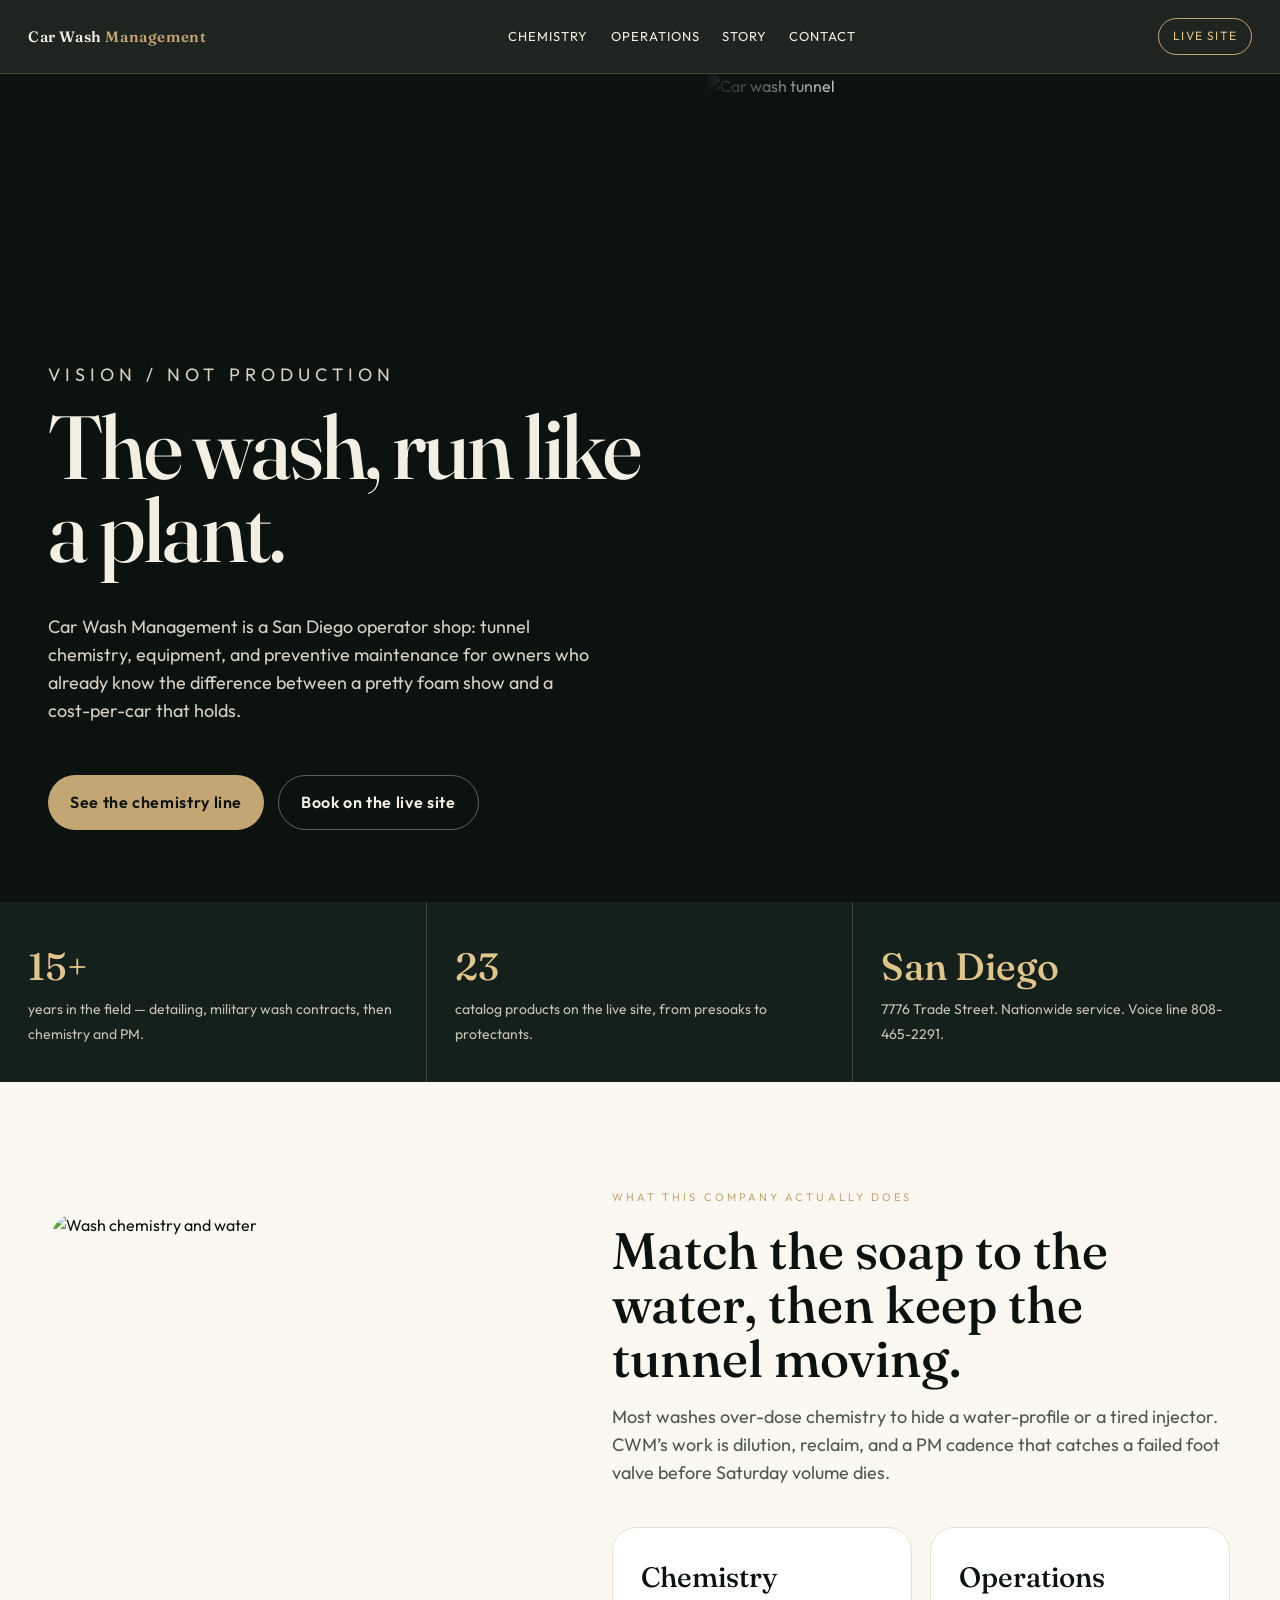
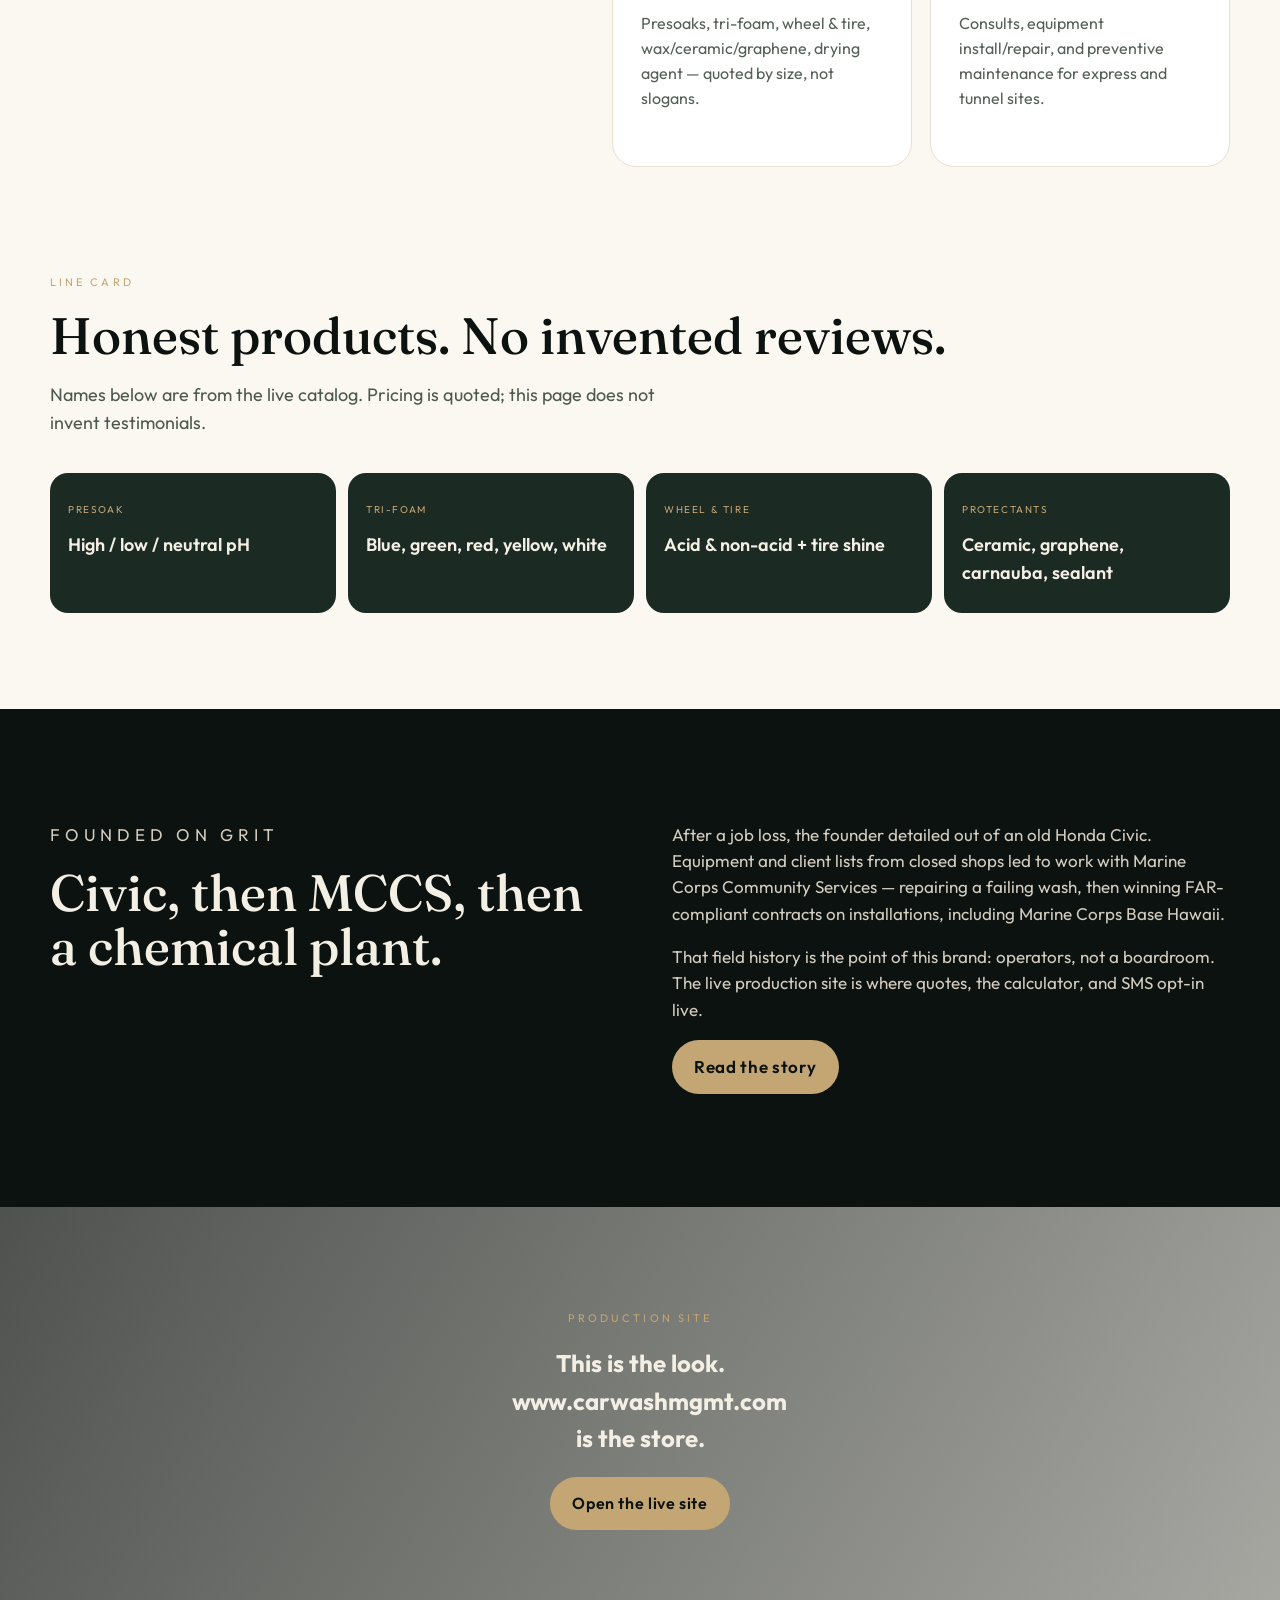
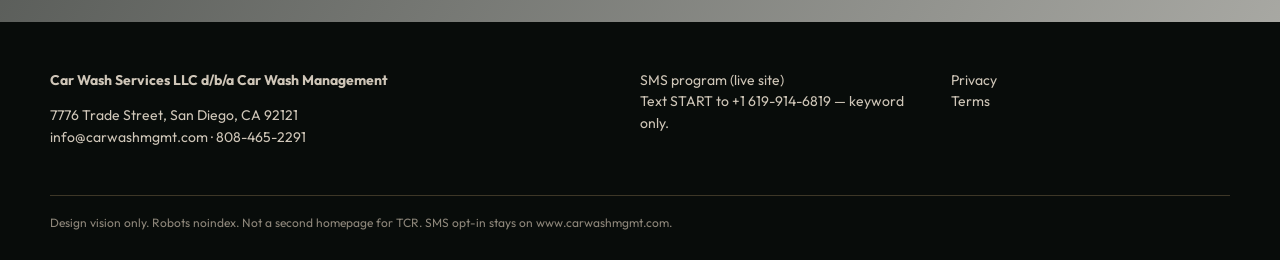
==== index.html @ 950a0e99 "CWM vision site (designed, noindex, not the SMS homepage)." ====
<!doctype html>
<html lang="en">
<head>
  <meta charset="utf-8" />
  <meta name="viewport" content="width=device-width, initial-scale=1" />
  <title>Car Wash Management — Vision</title>
  <meta name="description" content="A designed vision of Car Wash Management: tunnel chemistry, preventive maintenance, and operator-first field work. Not the production homepage." />
  <meta name="robots" content="noindex, follow" />
  <link rel="canonical" href="https://www.carwashmgmt.com/" />
  <link rel="preconnect" href="https://fonts.googleapis.com" />
  <link href="https://fonts.googleapis.com/css2?family=Fraunces:opsz,wght@9..144,500;9..144,600&family=Outfit:wght@400;500;600;700&display=swap" rel="stylesheet" />
  <link rel="stylesheet" href="./styles.css" />
</head>
<body>
  <header class="nav">
    <a class="brand" href="./index.html">Car Wash <span>Management</span></a>
    <nav class="nav-links">
      <a href="./chemistry.html">Chemistry</a>
      <a href="./operations.html">Operations</a>
      <a href="./about.html">Story</a>
      <a href="./contact.html">Contact</a>
    </nav>
    <a class="nav-cta" href="https://www.carwashmgmt.com/">Live site</a>
  </header>

  <section class="hero">
    <div class="hero-copy">
      <p class="eyebrow">Vision / not production</p>
      <h1>The wash, run like a plant.</h1>
      <p>
        Car Wash Management is a San Diego operator shop: tunnel chemistry, equipment, and preventive
        maintenance for owners who already know the difference between a pretty foam show and a cost-per-car that holds.
      </p>
      <div class="hero-actions">
        <a class="btn btn-gold" href="./chemistry.html">See the chemistry line</a>
        <a class="btn btn-ghost" href="https://www.carwashmgmt.com/book-a-call">Book on the live site</a>
      </div>
    </div>
    <div class="hero-photo">
      <img src="https://media.base44.com/images/public/699f163455fdaf19c59586b8/a49278099_hero.png" alt="Car wash tunnel" />
    </div>
  </section>

  <section class="stats">
    <div class="stat"><b>15+</b><span>years in the field — detailing, military wash contracts, then chemistry and PM.</span></div>
    <div class="stat"><b>23</b><span>catalog products on the live site, from presoaks to protectants.</span></div>
    <div class="stat"><b>San Diego</b><span>7776 Trade Street. Nationwide service. Voice line 808-465-2291.</span></div>
  </section>

  <section class="section">
    <div class="wrap split">
      <img src="https://media.base44.com/images/public/699f163455fdaf19c59586b8/bcc63916d_pexels-nguyendesigner-243971.jpg" alt="Wash chemistry and water" />
      <div>
        <p class="eyebrow">What this company actually does</p>
        <h2>Match the soap to the water, then keep the tunnel moving.</h2>
        <p class="lede">
          Most washes over-dose chemistry to hide a water-profile or a tired injector. CWM’s work is dilution,
          reclaim, and a PM cadence that catches a failed foot valve before Saturday volume dies.
        </p>
        <div class="cards" style="grid-template-columns:1fr 1fr">
          <article class="card">
            <h3>Chemistry</h3>
            <p>Presoaks, tri-foam, wheel &amp; tire, wax/ceramic/graphene, drying agent — quoted by size, not slogans.</p>
          </article>
          <article class="card">
            <h3>Operations</h3>
            <p>Consults, equipment install/repair, and preventive maintenance for express and tunnel sites.</p>
          </article>
        </div>
      </div>
    </div>
  </section>

  <section class="section" style="padding-top:0">
    <div class="wrap">
      <p class="eyebrow">Line card</p>
      <h2>Honest products. No invented reviews.</h2>
      <p class="lede">Names below are from the live catalog. Pricing is quoted; this page does not invent testimonials.</p>
      <div class="chem-grid">
        <div class="chem"><small>Presoak</small><strong>High / low / neutral pH</strong></div>
        <div class="chem"><small>Tri-foam</small><strong>Blue, green, red, yellow, white</strong></div>
        <div class="chem"><small>Wheel &amp; tire</small><strong>Acid &amp; non-acid + tire shine</strong></div>
        <div class="chem"><small>Protectants</small><strong>Ceramic, graphene, carnauba, sealant</strong></div>
      </div>
    </div>
  </section>

  <section class="section story">
    <div class="wrap">
      <div>
        <p class="eyebrow">Founded on grit</p>
        <h2>Civic, then MCCS, then a chemical plant.</h2>
      </div>
      <div>
        <p>After a job loss, the founder detailed out of an old Honda Civic. Equipment and client lists from closed shops led to work with Marine Corps Community Services — repairing a failing wash, then winning FAR-compliant contracts on installations, including Marine Corps Base Hawaii.</p>
        <p>That field history is the point of this brand: operators, not a boardroom. The live production site is where quotes, the calculator, and SMS opt-in live.</p>
        <p><a class="btn btn-gold" href="./about.html">Read the story</a></p>
      </div>
    </div>
  </section>

  <section class="cta-band">
    <p class="eyebrow">Production site</p>
    <h2>This is the look. www.carwashmgmt.com is the store.</h2>
    <a class="btn btn-gold" href="https://www.carwashmgmt.com/">Open the live site</a>
  </section>

  <footer class="foot">
    <div class="wrap foot-grid">
      <div>
        <strong>Car Wash Services LLC d/b/a Car Wash Management</strong>
        <p>7776 Trade Street, San Diego, CA 92121<br />info@carwashmgmt.com · 808-465-2291</p>
      </div>
      <div>
        <a href="https://www.carwashmgmt.com/sms">SMS program (live site)</a><br />
        Text START to +1 619-914-6819 — keyword only.
      </div>
      <div>
        <a href="https://legal.carwashmgmt.com/privacy-policy.html">Privacy</a><br />
        <a href="https://legal.carwashmgmt.com/terms-and-conditions.html">Terms</a>
      </div>
    </div>
    <div class="wrap note">Design vision only. Robots noindex. Not a second homepage for TCR. SMS opt-in stays on www.carwashmgmt.com.</div>
  </footer>
</body>
</html>
---- styles.css ----
:root {
  --ink: #0c1210;
  --ink-soft: #1c2a24;
  --cream: #f4efe4;
  --paper: #fbf8f1;
  --brass: #c4a574;
  --brass-hot: #e0c48a;
  --aqua: #2a9d8f;
  --aqua-deep: #1b6f66;
  --line: rgba(196, 165, 116, 0.28);
  --serif: "Fraunces", Georgia, serif;
  --sans: "Outfit", system-ui, sans-serif;
}

* { box-sizing: border-box; }
html { scroll-behavior: smooth; }
body {
  margin: 0;
  background: var(--paper);
  color: var(--ink);
  font-family: var(--sans);
  line-height: 1.55;
}
img { max-width: 100%; display: block; }
a { color: inherit; text-decoration: none; }
.wrap { width: min(1180px, calc(100% - 40px)); margin-inline: auto; }

.nav {
  position: sticky;
  top: 0;
  z-index: 40;
  display: flex;
  align-items: center;
  justify-content: space-between;
  padding: 18px 28px;
  background: rgba(12, 18, 16, 0.92);
  backdrop-filter: blur(16px);
  color: var(--cream);
  border-bottom: 1px solid var(--line);
}
.brand {
  font-family: var(--serif);
  font-weight: 600;
  letter-spacing: 0.04em;
  font-size: 15px;
}
.brand span { color: var(--brass); }
.nav-links { display: flex; gap: 22px; font-size: 13px; letter-spacing: 0.08em; text-transform: uppercase; }
.nav-links a:hover { color: var(--brass-hot); }
.nav-cta {
  border: 1px solid var(--brass);
  color: var(--brass-hot);
  padding: 8px 14px;
  border-radius: 999px;
  font-size: 12px;
  letter-spacing: 0.1em;
  text-transform: uppercase;
}

.hero {
  min-height: 92vh;
  display: grid;
  grid-template-columns: 1.1fr 0.9fr;
  background: var(--ink);
  color: var(--cream);
  overflow: hidden;
}
.hero-copy {
  padding: 88px 48px 72px;
  display: flex;
  flex-direction: column;
  justify-content: flex-end;
}
.eyebrow {
  color: var(--brass);
  letter-spacing: 0.28em;
  text-transform: uppercase;
  font-size: 11px;
  margin-bottom: 18px;
}
.hero h1 {
  font-family: var(--serif);
  font-weight: 500;
  font-size: clamp(3rem, 7vw, 6.4rem);
  line-height: 0.92;
  margin: 0 0 24px;
  letter-spacing: -0.03em;
}
.hero p { max-width: 34rem; color: #d7d0c3; font-size: 18px; }
.hero-actions { display: flex; gap: 14px; margin-top: 32px; flex-wrap: wrap; }
.btn {
  display: inline-flex;
  align-items: center;
  padding: 14px 22px;
  border-radius: 999px;
  font-weight: 600;
  letter-spacing: 0.04em;
}
.btn-gold { background: var(--brass); color: var(--ink); }
.btn-ghost { border: 1px solid rgba(244, 239, 228, 0.35); }
.hero-photo {
  position: relative;
  min-height: 420px;
}
.hero-photo img {
  width: 100%;
  height: 100%;
  object-fit: cover;
  filter: saturate(0.85) contrast(1.05);
}
.hero-photo::after {
  content: "";
  position: absolute;
  inset: 0;
  background: linear-gradient(90deg, #0c1210 0%, transparent 28%);
}

.stats {
  display: grid;
  grid-template-columns: repeat(3, 1fr);
  background: #13201b;
  color: var(--cream);
}
.stat { padding: 36px 28px; border-right: 1px solid var(--line); }
.stat:last-child { border-right: 0; }
.stat b {
  display: block;
  font-family: var(--serif);
  font-size: 38px;
  font-weight: 500;
  color: var(--brass-hot);
}
.stat span { color: #c9c1b3; font-size: 14px; }

.section { padding: 96px 0; }
.section h2 {
  font-family: var(--serif);
  font-size: clamp(2.2rem, 4vw, 3.6rem);
  font-weight: 500;
  line-height: 1.05;
  margin: 0 0 16px;
}
.lede { font-size: 18px; color: #4d594f; max-width: 40rem; }

.split {
  display: grid;
  grid-template-columns: 0.9fr 1.1fr;
  gap: 56px;
  align-items: center;
}
.split img {
  border-radius: 28px;
  height: 520px;
  width: 100%;
  object-fit: cover;
}

.cards {
  display: grid;
  grid-template-columns: repeat(3, 1fr);
  gap: 18px;
  margin-top: 40px;
}
.card {
  background: #fff;
  border: 1px solid #eadfce;
  border-radius: 24px;
  padding: 28px;
  min-height: 240px;
}
.card h3 { font-family: var(--serif); font-size: 28px; margin: 0 0 12px; font-weight: 500; }
.card p { color: #536057; margin: 0; }

.chem-grid {
  display: grid;
  grid-template-columns: repeat(4, 1fr);
  gap: 12px;
  margin-top: 36px;
}
.chem {
  background: var(--ink-soft);
  color: var(--cream);
  padding: 22px 18px;
  border-radius: 18px;
  min-height: 140px;
}
.chem small { color: var(--brass); letter-spacing: 0.16em; text-transform: uppercase; font-size: 10px; }
.chem strong { display: block; margin-top: 12px; font-size: 18px; font-weight: 600; }

.story {
  background: var(--ink);
  color: var(--cream);
}
.story .wrap { display: grid; grid-template-columns: 1fr 1fr; gap: 64px; }
.story p { color: #d4cdc0; font-size: 17px; }

.cta-band {
  background:
    linear-gradient(120deg, rgba(12,18,16,.72), rgba(12,18,16,.35)),
    url("https://media.base44.com/images/public/699f163455fdaf19c59586b8/bcc63916d_pexels-nguyendesigner-243971.jpg") center/cover;
  color: var(--cream);
  padding: 92px 0;
  text-align: center;
}
.cta-band h2 { max-width: 16ch; margin: 12px auto 20px; }

.foot {
  background: #080c0a;
  color: #cfc6b8;
  padding: 48px 0 28px;
  font-size: 14px;
}
.foot-grid { display: grid; grid-template-columns: 2fr 1fr 1fr; gap: 32px; margin-bottom: 32px; }
.foot a:hover { color: var(--brass-hot); }
.note {
  border-top: 1px solid var(--line);
  padding-top: 18px;
  color: #8d867a;
  font-size: 12px;
}

.page-hero {
  background: var(--ink);
  color: var(--cream);
  padding: 120px 0 72px;
}
.page-hero h1 {
  font-family: var(--serif);
  font-size: clamp(2.8rem, 6vw, 5rem);
  font-weight: 500;
  margin: 0;
  line-height: 0.95;
}

@media (max-width: 900px) {
  .nav-links { display: none; }
  .hero, .split, .story .wrap, .stats, .cards, .chem-grid, .foot-grid {
    grid-template-columns: 1fr;
  }
  .hero-copy { padding: 48px 24px; }
  .stat { border-right: 0; border-bottom: 1px solid var(--line); }
}
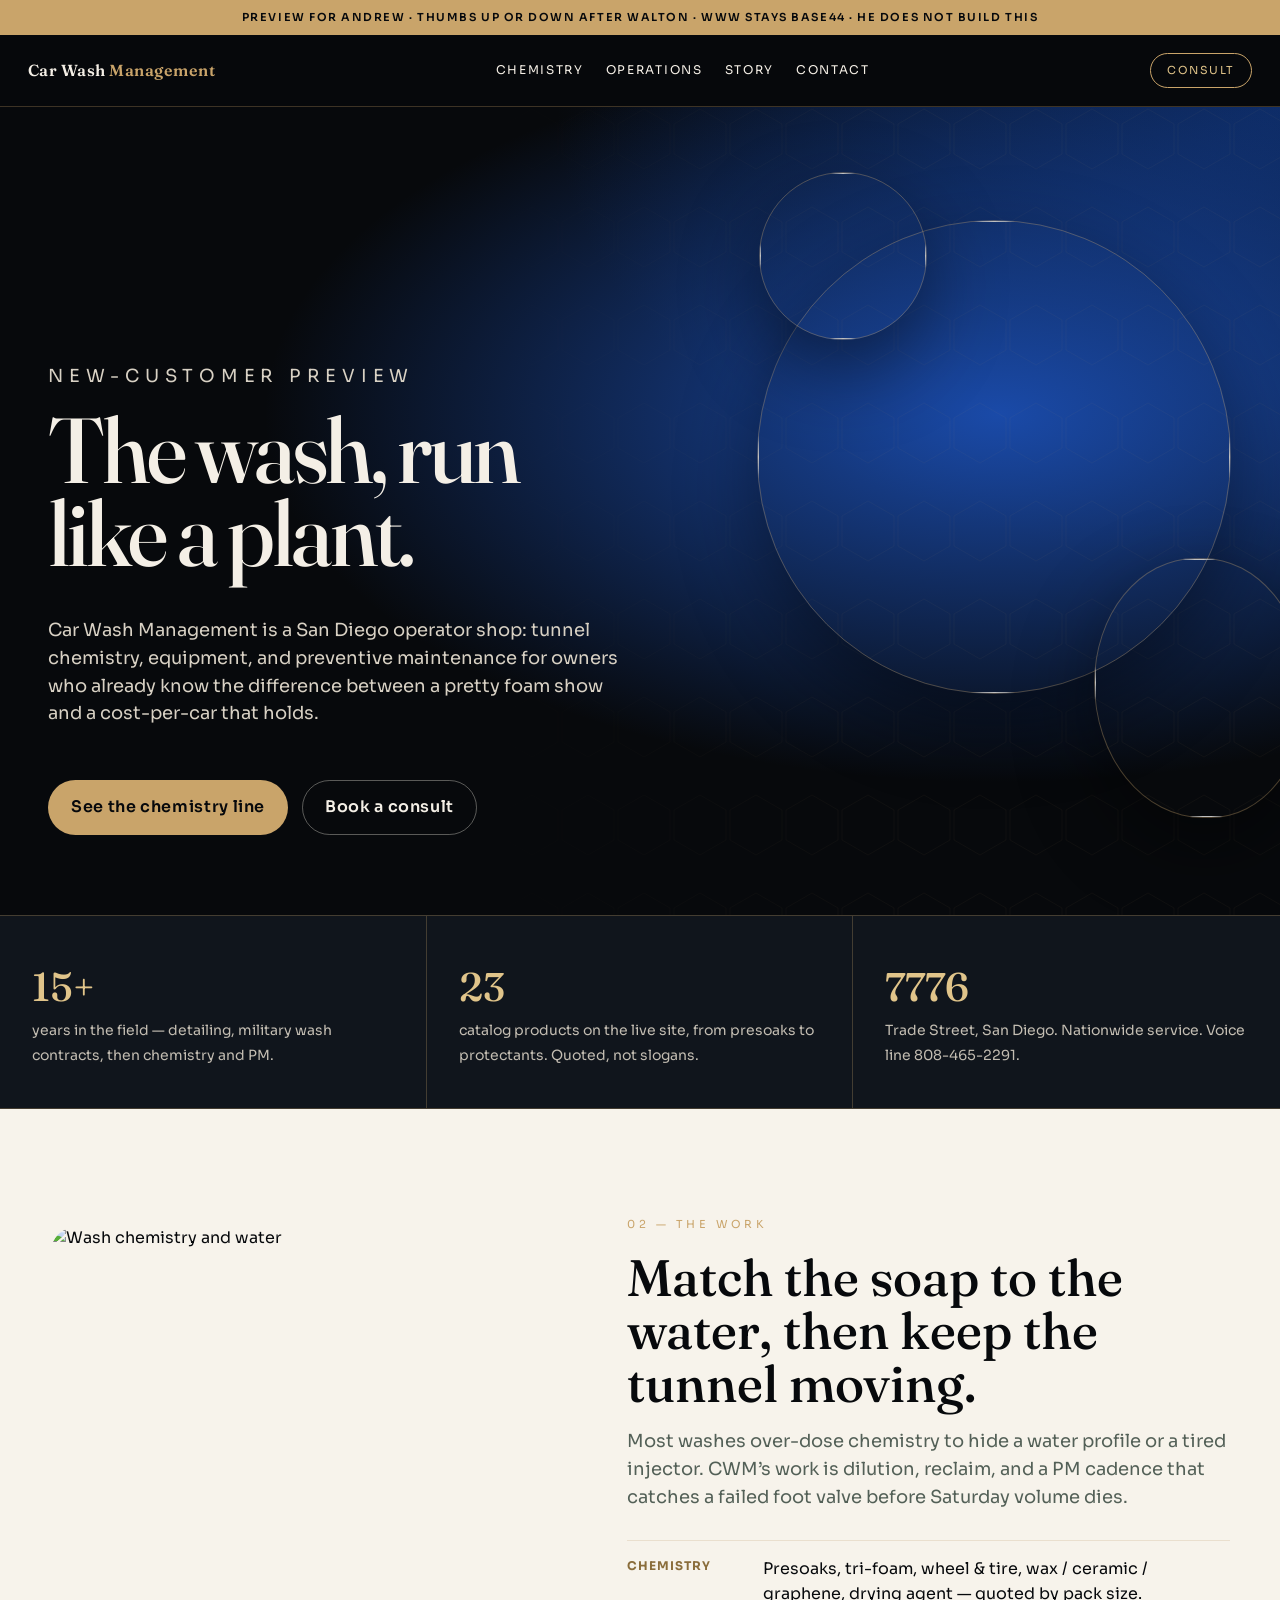
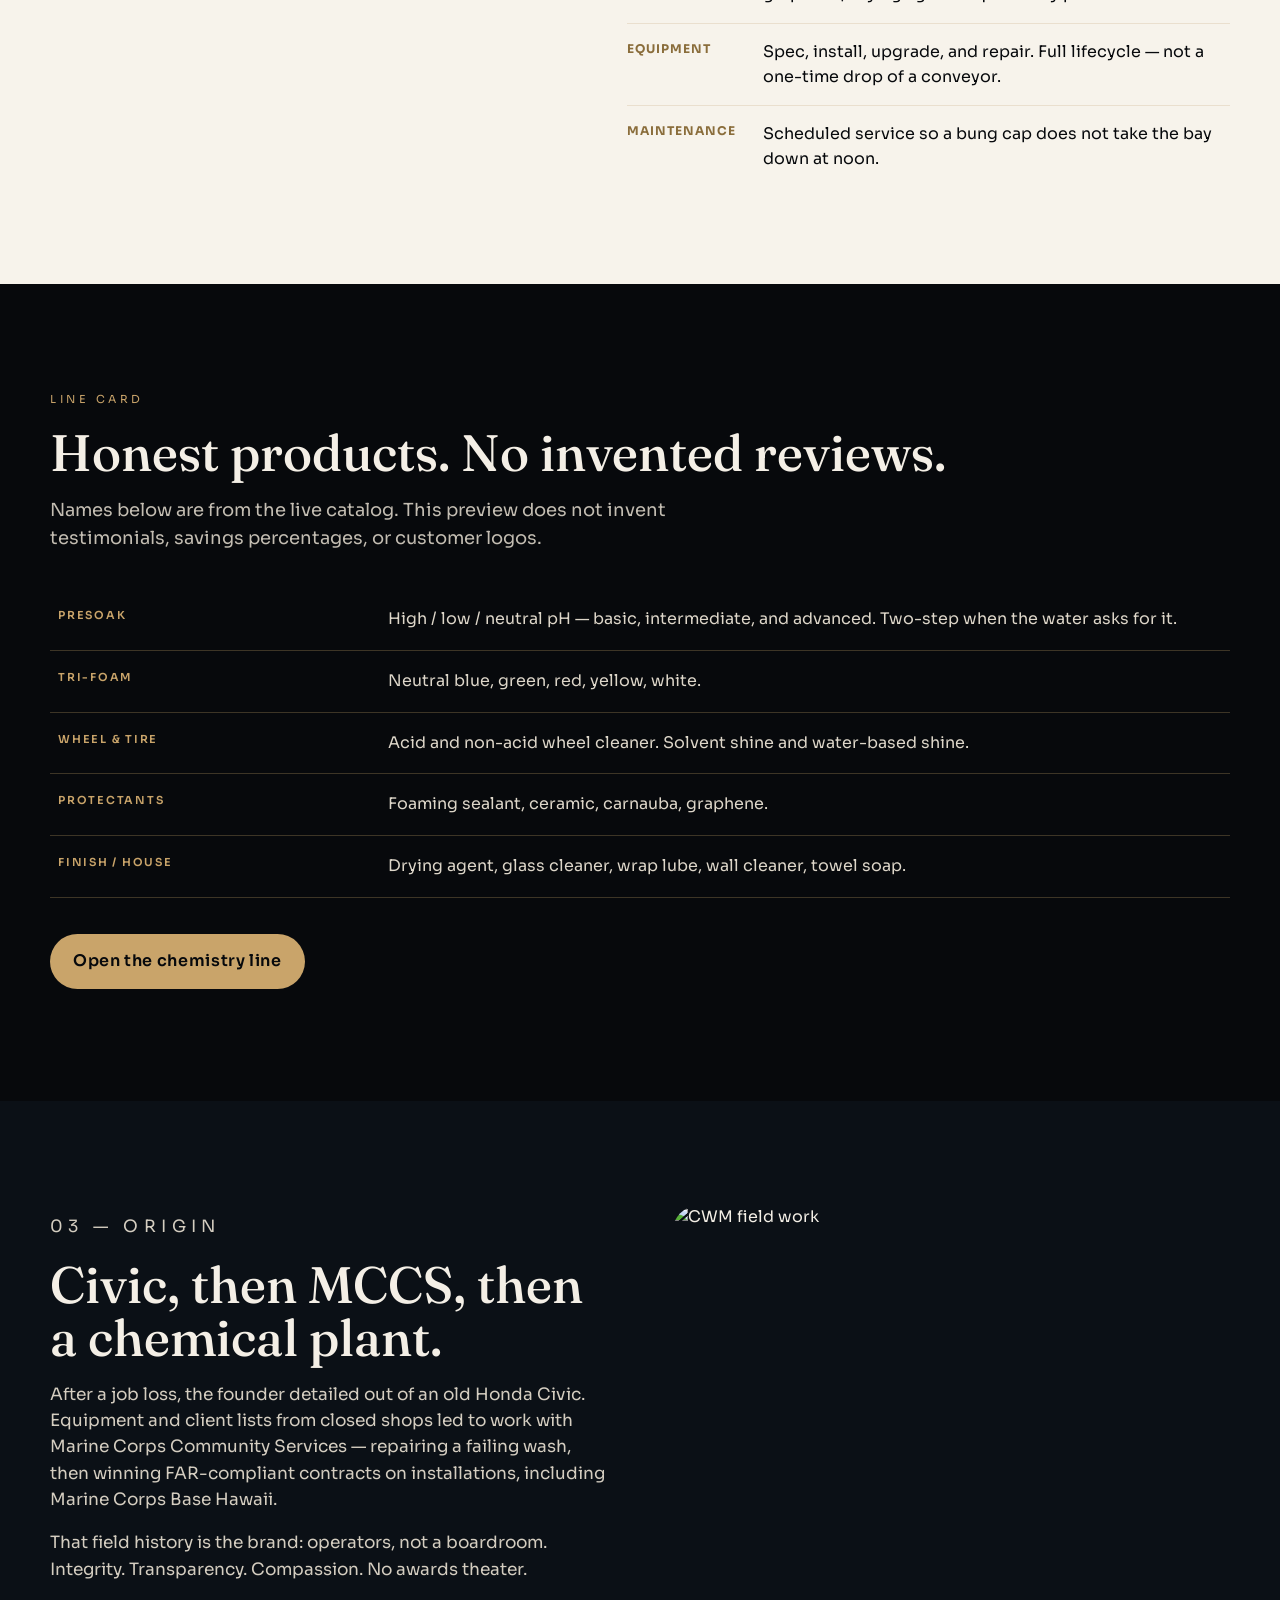
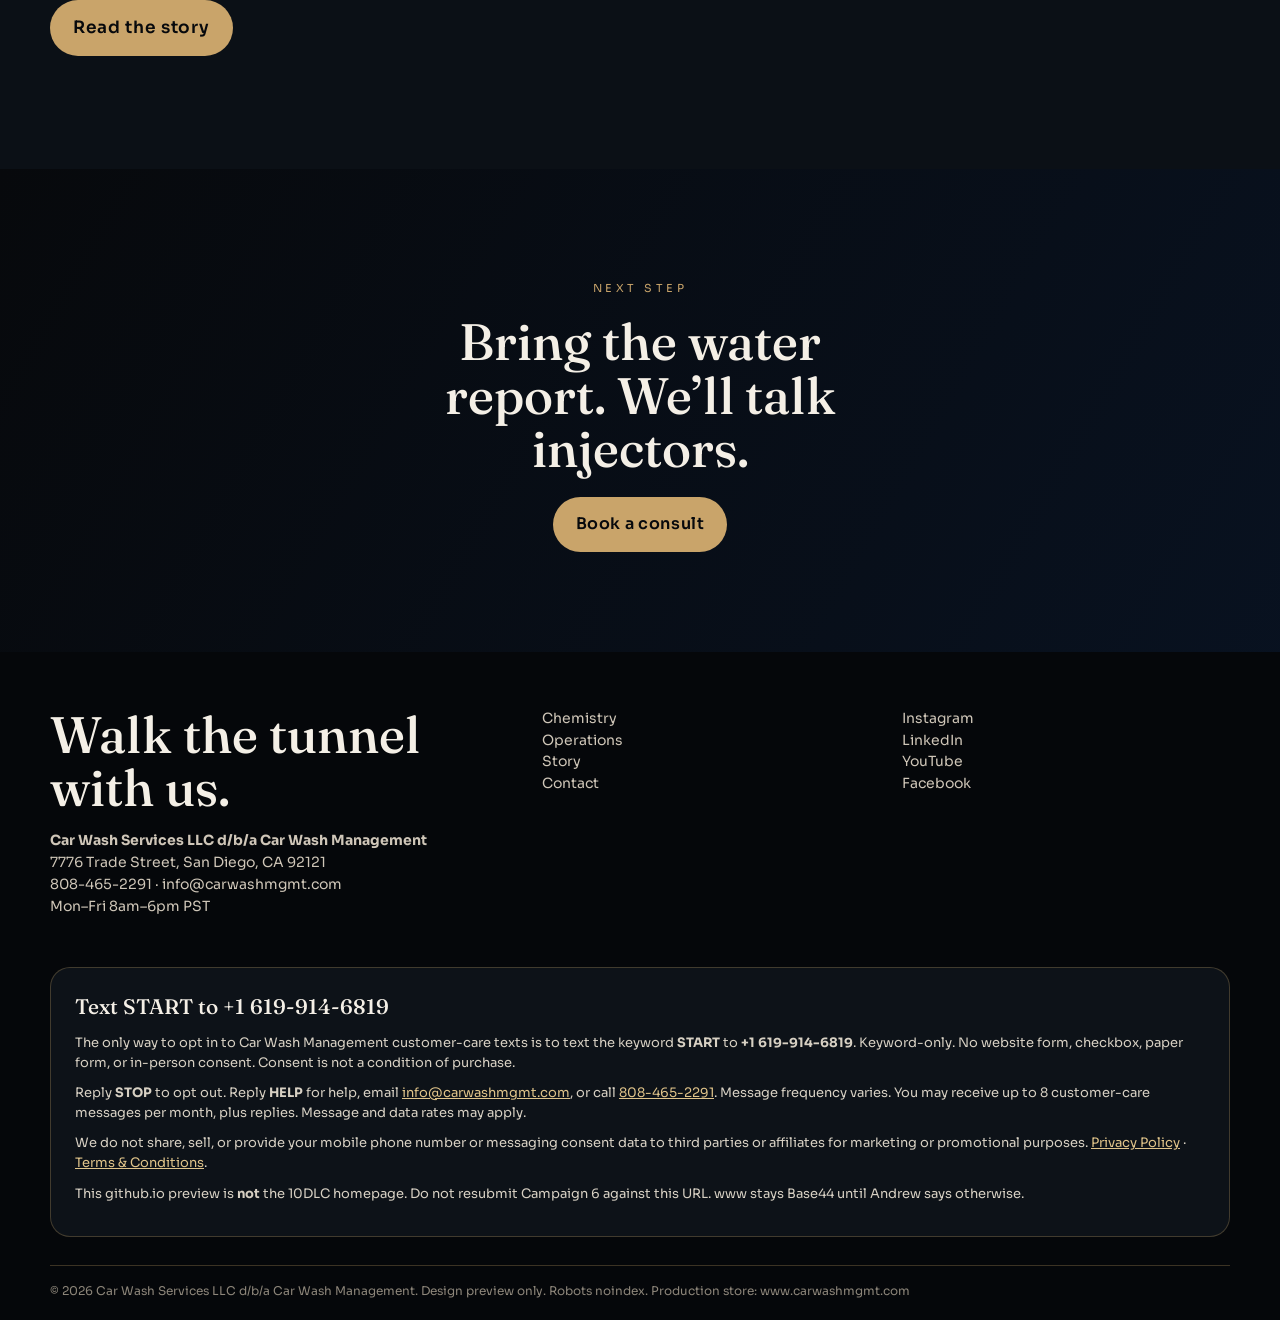
==== commit 80f7777f: "Overnight new-customer preview. START in HTML footer. noindex, no CNAME." ====
--- a/index.html
+++ b/index.html
@@ -3,15 +3,15 @@
 <head>
   <meta charset="utf-8" />
   <meta name="viewport" content="width=device-width, initial-scale=1" />
-  <title>Car Wash Management — Vision</title>
-  <meta name="description" content="A designed vision of Car Wash Management: tunnel chemistry, preventive maintenance, and operator-first field work. Not the production homepage." />
+  <title>Car Wash Management — Chemistry, equipment, PM</title>
+  <meta name="description" content="San Diego operator shop: tunnel chemistry, equipment, and preventive maintenance. Text START to +1 619-914-6819 for customer-care SMS. Keyword-only." />
   <meta name="robots" content="noindex, follow" />
-  <link rel="canonical" href="https://www.carwashmgmt.com/" />
   <link rel="preconnect" href="https://fonts.googleapis.com" />
-  <link href="https://fonts.googleapis.com/css2?family=Fraunces:opsz,wght@9..144,500;9..144,600&family=Outfit:wght@400;500;600;700&display=swap" rel="stylesheet" />
+  <link href="https://fonts.googleapis.com/css2?family=Fraunces:opsz,wght@9..144,500;9..144,600&family=Sora:wght@400;500;600;700&display=swap" rel="stylesheet" />
   <link rel="stylesheet" href="./styles.css" />
 </head>
 <body>
+  <div class="review">Preview for Andrew · thumbs up or down after Walton · www stays Base44 · he does not build this</div>
   <header class="nav">
     <a class="brand" href="./index.html">Car Wash <span>Management</span></a>
     <nav class="nav-links">
@@ -20,12 +20,21 @@
       <a href="./about.html">Story</a>
       <a href="./contact.html">Contact</a>
     </nav>
-    <a class="nav-cta" href="https://www.carwashmgmt.com/">Live site</a>
+    <details class="nav-menu">
+      <summary>Menu</summary>
+      <div class="nav-panel">
+        <a href="./chemistry.html">Chemistry</a>
+        <a href="./operations.html">Operations</a>
+        <a href="./about.html">Story</a>
+        <a href="./contact.html">Contact</a>
+      </div>
+    </details>
+    <a class="nav-cta" href="https://calendly.com/andrew-carwashmgmt">Consult</a>
   </header>
 
   <section class="hero">
     <div class="hero-copy">
-      <p class="eyebrow">Vision / not production</p>
+      <p class="eyebrow">New-customer preview</p>
       <h1>The wash, run like a plant.</h1>
       <p>
         Car Wash Management is a San Diego operator shop: tunnel chemistry, equipment, and preventive
@@ -33,94 +42,111 @@
       </p>
       <div class="hero-actions">
         <a class="btn btn-gold" href="./chemistry.html">See the chemistry line</a>
-        <a class="btn btn-ghost" href="https://www.carwashmgmt.com/book-a-call">Book on the live site</a>
+        <a class="btn btn-ghost" href="https://calendly.com/andrew-carwashmgmt">Book a consult</a>
       </div>
     </div>
-    <div class="hero-photo">
-      <img src="https://media.base44.com/images/public/699f163455fdaf19c59586b8/a49278099_hero.png" alt="Car wash tunnel" />
+    <div class="hero-stage" aria-hidden="true">
+      <div class="orb orb-top"><img src="https://media.base44.com/images/public/699f163455fdaf19c59586b8/91d199782_pexels-fotios-photos-14513938.jpg" alt="" /></div>
+      <div class="orb orb-main"><img src="https://media.base44.com/images/public/699f163455fdaf19c59586b8/a49278099_hero.png" alt="" /></div>
+      <div class="orb orb-side"><img src="https://media.base44.com/images/public/699f163455fdaf19c59586b8/f8e311324_belanger-aircannon-dryer-componentjpgthumb12801280pngrenditionsrcm1720718168719.jpg" alt="" /></div>
     </div>
   </section>
 
   <section class="stats">
     <div class="stat"><b>15+</b><span>years in the field — detailing, military wash contracts, then chemistry and PM.</span></div>
-    <div class="stat"><b>23</b><span>catalog products on the live site, from presoaks to protectants.</span></div>
-    <div class="stat"><b>San Diego</b><span>7776 Trade Street. Nationwide service. Voice line 808-465-2291.</span></div>
+    <div class="stat"><b>23</b><span>catalog products on the live site, from presoaks to protectants. Quoted, not slogans.</span></div>
+    <div class="stat"><b>7776</b><span>Trade Street, San Diego. Nationwide service. Voice line 808-465-2291.</span></div>
   </section>
 
-  <section class="section">
+  <section class="section paper">
     <div class="wrap split">
-      <img src="https://media.base44.com/images/public/699f163455fdaf19c59586b8/bcc63916d_pexels-nguyendesigner-243971.jpg" alt="Wash chemistry and water" />
+      <div class="photo-frame">
+        <img src="https://media.base44.com/images/public/699f163455fdaf19c59586b8/bcc63916d_pexels-nguyendesigner-243971.jpg" alt="Wash chemistry and water" />
+      </div>
       <div>
-        <p class="eyebrow">What this company actually does</p>
+        <p class="eyebrow">02 — The work</p>
         <h2>Match the soap to the water, then keep the tunnel moving.</h2>
         <p class="lede">
-          Most washes over-dose chemistry to hide a water-profile or a tired injector. CWM’s work is dilution,
+          Most washes over-dose chemistry to hide a water profile or a tired injector. CWM’s work is dilution,
           reclaim, and a PM cadence that catches a failed foot valve before Saturday volume dies.
         </p>
-        <div class="cards" style="grid-template-columns:1fr 1fr">
-          <article class="card">
-            <h3>Chemistry</h3>
-            <p>Presoaks, tri-foam, wheel &amp; tire, wax/ceramic/graphene, drying agent — quoted by size, not slogans.</p>
-          </article>
-          <article class="card">
-            <h3>Operations</h3>
-            <p>Consults, equipment install/repair, and preventive maintenance for express and tunnel sites.</p>
-          </article>
-        </div>
+        <ul class="work-list">
+          <li><strong>Chemistry</strong><span>Presoaks, tri-foam, wheel &amp; tire, wax / ceramic / graphene, drying agent — quoted by pack size.</span></li>
+          <li><strong>Equipment</strong><span>Spec, install, upgrade, and repair. Full lifecycle — not a one-time drop of a conveyor.</span></li>
+          <li><strong>Maintenance</strong><span>Scheduled service so a bung cap does not take the bay down at noon.</span></li>
+        </ul>
       </div>
     </div>
   </section>
 
-  <section class="section" style="padding-top:0">
+  <section class="section line">
     <div class="wrap">
       <p class="eyebrow">Line card</p>
       <h2>Honest products. No invented reviews.</h2>
-      <p class="lede">Names below are from the live catalog. Pricing is quoted; this page does not invent testimonials.</p>
-      <div class="chem-grid">
-        <div class="chem"><small>Presoak</small><strong>High / low / neutral pH</strong></div>
-        <div class="chem"><small>Tri-foam</small><strong>Blue, green, red, yellow, white</strong></div>
-        <div class="chem"><small>Wheel &amp; tire</small><strong>Acid &amp; non-acid + tire shine</strong></div>
-        <div class="chem"><small>Protectants</small><strong>Ceramic, graphene, carnauba, sealant</strong></div>
-      </div>
+      <p class="lede" style="color:#c3bdb2">Names below are from the live catalog. This preview does not invent testimonials, savings percentages, or customer logos.</p>
+      <table class="line-table">
+        <tr><th>Presoak</th><td>High / low / neutral pH — basic, intermediate, and advanced. Two-step when the water asks for it.</td></tr>
+        <tr><th>Tri-foam</th><td>Neutral blue, green, red, yellow, white.</td></tr>
+        <tr><th>Wheel &amp; tire</th><td>Acid and non-acid wheel cleaner. Solvent shine and water-based shine.</td></tr>
+        <tr><th>Protectants</th><td>Foaming sealant, ceramic, carnauba, graphene.</td></tr>
+        <tr><th>Finish / house</th><td>Drying agent, glass cleaner, wrap lube, wall cleaner, towel soap.</td></tr>
+      </table>
+      <p style="margin-top:36px"><a class="btn btn-gold" href="./chemistry.html">Open the chemistry line</a></p>
     </div>
   </section>
 
   <section class="section story">
     <div class="wrap">
       <div>
-        <p class="eyebrow">Founded on grit</p>
+        <p class="eyebrow">03 — Origin</p>
         <h2>Civic, then MCCS, then a chemical plant.</h2>
-      </div>
-      <div>
         <p>After a job loss, the founder detailed out of an old Honda Civic. Equipment and client lists from closed shops led to work with Marine Corps Community Services — repairing a failing wash, then winning FAR-compliant contracts on installations, including Marine Corps Base Hawaii.</p>
-        <p>That field history is the point of this brand: operators, not a boardroom. The live production site is where quotes, the calculator, and SMS opt-in live.</p>
+        <p>That field history is the brand: operators, not a boardroom. Integrity. Transparency. Compassion. No awards theater.</p>
         <p><a class="btn btn-gold" href="./about.html">Read the story</a></p>
       </div>
+      <img src="https://media.base44.com/images/public/699f163455fdaf19c59586b8/f50cc0d88_image.png" alt="CWM field work" />
     </div>
   </section>
 
   <section class="cta-band">
-    <p class="eyebrow">Production site</p>
-    <h2>This is the look. www.carwashmgmt.com is the store.</h2>
-    <a class="btn btn-gold" href="https://www.carwashmgmt.com/">Open the live site</a>
+    <p class="eyebrow">Next step</p>
+    <h2>Bring the water report. We’ll talk injectors.</h2>
+    <a class="btn btn-gold" href="https://calendly.com/andrew-carwashmgmt">Book a consult</a>
   </section>
 
   <footer class="foot">
     <div class="wrap foot-grid">
       <div>
-        <strong>Car Wash Services LLC d/b/a Car Wash Management</strong>
-        <p>7776 Trade Street, San Diego, CA 92121<br />info@carwashmgmt.com · 808-465-2291</p>
+        <p class="foot-lead">Walk the tunnel with us.</p>
+        <p><strong>Car Wash Services LLC d/b/a Car Wash Management</strong><br />
+          7776 Trade Street, San Diego, CA 92121<br />
+          <a href="tel:+18084652291">808-465-2291</a> · <a href="mailto:info@carwashmgmt.com">info@carwashmgmt.com</a><br />
+          Mon–Fri 8am–6pm PST
+        </p>
       </div>
       <div>
-        <a href="https://www.carwashmgmt.com/sms">SMS program (live site)</a><br />
-        Text START to +1 619-914-6819 — keyword only.
+        <a href="./chemistry.html">Chemistry</a><br />
+        <a href="./operations.html">Operations</a><br />
+        <a href="./about.html">Story</a><br />
+        <a href="./contact.html">Contact</a>
       </div>
       <div>
-        <a href="https://legal.carwashmgmt.com/privacy-policy.html">Privacy</a><br />
-        <a href="https://legal.carwashmgmt.com/terms-and-conditions.html">Terms</a>
+        <a href="https://www.instagram.com/carwashmgmt">Instagram</a><br />
+        <a href="https://www.linkedin.com/company/carwashmgmt/">LinkedIn</a><br />
+        <a href="https://www.youtube.com/@CarWashManagementLLC">YouTube</a><br />
+        <a href="https://www.facebook.com/CarWashManagementLLC">Facebook</a>
       </div>
     </div>
-    <div class="wrap note">Design vision only. Robots noindex. Not a second homepage for TCR. SMS opt-in stays on www.carwashmgmt.com.</div>
+    <div class="wrap">
+      <aside class="sms" id="sms-opt-in">
+        <h2>Text START to +1 619-914-6819</h2>
+        <p>The only way to opt in to Car Wash Management customer-care texts is to text the keyword <strong>START</strong> to <strong>+1 619-914-6819</strong>. Keyword-only. No website form, checkbox, paper form, or in-person consent. Consent is not a condition of purchase.</p>
+        <p>Reply <strong>STOP</strong> to opt out. Reply <strong>HELP</strong> for help, email <a href="mailto:info@carwashmgmt.com">info@carwashmgmt.com</a>, or call <a href="tel:+18084652291">808-465-2291</a>. Message frequency varies. You may receive up to 8 customer-care messages per month, plus replies. Message and data rates may apply.</p>
+        <p>We do not share, sell, or provide your mobile phone number or messaging consent data to third parties or affiliates for marketing or promotional purposes. <a href="https://legal.carwashmgmt.com/privacy-policy.html">Privacy Policy</a> · <a href="https://legal.carwashmgmt.com/terms-and-conditions.html">Terms &amp; Conditions</a>.</p>
+        <p>This github.io preview is <strong>not</strong> the 10DLC homepage. Do not resubmit Campaign 6 against this URL. www stays Base44 until Andrew says otherwise.</p>
+      </aside>
+    </div>
+    <div class="wrap note">© 2026 Car Wash Services LLC d/b/a Car Wash Management. Design preview only. Robots noindex. Production store: <a href="https://www.carwashmgmt.com/">www.carwashmgmt.com</a></div>
   </footer>
 </body>
 </html>
--- a/styles.css
+++ b/styles.css
@@ -1,23 +1,23 @@
 :root {
-  --ink: #0c1210;
-  --ink-soft: #1c2a24;
-  --cream: #f4efe4;
-  --paper: #fbf8f1;
-  --brass: #c4a574;
+  --ink: #07090c;
+  --navy: #0a1c38;
+  --navy-hot: #143a86;
+  --cream: #f4efe6;
+  --paper: #f7f3eb;
+  --brass: #c9a46a;
   --brass-hot: #e0c48a;
-  --aqua: #2a9d8f;
-  --aqua-deep: #1b6f66;
-  --line: rgba(196, 165, 116, 0.28);
+  --mute: #9aa3ae;
+  --line: rgba(201, 164, 106, 0.28);
   --serif: "Fraunces", Georgia, serif;
-  --sans: "Outfit", system-ui, sans-serif;
+  --sans: "Sora", system-ui, sans-serif;
 }
 
 * { box-sizing: border-box; }
 html { scroll-behavior: smooth; }
 body {
   margin: 0;
-  background: var(--paper);
-  color: var(--ink);
+  background: var(--ink);
+  color: var(--cream);
   font-family: var(--sans);
   line-height: 1.55;
 }
@@ -25,135 +25,211 @@
 a { color: inherit; text-decoration: none; }
 .wrap { width: min(1180px, calc(100% - 40px)); margin-inline: auto; }
 
-.nav {
+.review {
   position: sticky;
   top: 0;
+  z-index: 60;
+  background: var(--brass);
+  color: var(--ink);
+  text-align: center;
+  font-size: 11px;
+  letter-spacing: 0.14em;
+  text-transform: uppercase;
+  padding: 9px 16px;
+  font-weight: 600;
+}
+
+.nav {
+  position: relative;
   z-index: 40;
   display: flex;
   align-items: center;
   justify-content: space-between;
+  gap: 18px;
   padding: 18px 28px;
-  background: rgba(12, 18, 16, 0.92);
-  backdrop-filter: blur(16px);
-  color: var(--cream);
+  background: rgba(7, 9, 12, 0.72);
+  backdrop-filter: blur(18px);
   border-bottom: 1px solid var(--line);
 }
 .brand {
   font-family: var(--serif);
   font-weight: 600;
-  letter-spacing: 0.04em;
-  font-size: 15px;
+  letter-spacing: 0.03em;
+  font-size: 16px;
+  white-space: nowrap;
 }
 .brand span { color: var(--brass); }
-.nav-links { display: flex; gap: 22px; font-size: 13px; letter-spacing: 0.08em; text-transform: uppercase; }
+.nav-links {
+  display: flex;
+  gap: 22px;
+  font-size: 12px;
+  letter-spacing: 0.14em;
+  text-transform: uppercase;
+}
 .nav-links a:hover { color: var(--brass-hot); }
 .nav-cta {
   border: 1px solid var(--brass);
   color: var(--brass-hot);
-  padding: 8px 14px;
+  padding: 8px 16px;
   border-radius: 999px;
-  font-size: 12px;
-  letter-spacing: 0.1em;
-  text-transform: uppercase;
-}
+  font-size: 11px;
+  letter-spacing: 0.14em;
+  text-transform: uppercase;
+  white-space: nowrap;
+}
+.nav-menu { display: none; }
 
 .hero {
-  min-height: 92vh;
-  display: grid;
-  grid-template-columns: 1.1fr 0.9fr;
-  background: var(--ink);
-  color: var(--cream);
+  position: relative;
+  min-height: calc(100vh - 92px);
+  display: grid;
+  grid-template-columns: 1.05fr 0.95fr;
   overflow: hidden;
+  background:
+    radial-gradient(ellipse at 78% 38%, #1a4aa8 0%, transparent 52%),
+    radial-gradient(ellipse at 100% 0%, #0d2a62 0%, transparent 40%),
+    #07090c;
+}
+.hero::before {
+  content: "";
+  position: absolute;
+  inset: 0;
+  background-image: url("data:image/svg+xml;utf8,<svg xmlns='http://www.w3.org/2000/svg' width='56' height='98' viewBox='0 0 56 98'><path d='M28 2 L54 17 V47 L28 62 L2 47 V17 Z' fill='none' stroke='%23c9a46a' stroke-width='0.6' opacity='0.18'/></svg>");
+  opacity: 0.45;
+  mask-image: linear-gradient(90deg, transparent 35%, #000 70%);
+  pointer-events: none;
 }
 .hero-copy {
-  padding: 88px 48px 72px;
+  position: relative;
+  z-index: 2;
+  padding: 88px 48px 80px;
   display: flex;
   flex-direction: column;
   justify-content: flex-end;
 }
 .eyebrow {
   color: var(--brass);
-  letter-spacing: 0.28em;
+  letter-spacing: 0.32em;
   text-transform: uppercase;
   font-size: 11px;
   margin-bottom: 18px;
 }
-.hero h1 {
+.hero h1,
+.page-hero h1 {
   font-family: var(--serif);
   font-weight: 500;
-  font-size: clamp(3rem, 7vw, 6.4rem);
-  line-height: 0.92;
+  font-size: clamp(3.1rem, 7.2vw, 6.6rem);
+  line-height: 0.9;
   margin: 0 0 24px;
-  letter-spacing: -0.03em;
-}
-.hero p { max-width: 34rem; color: #d7d0c3; font-size: 18px; }
-.hero-actions { display: flex; gap: 14px; margin-top: 32px; flex-wrap: wrap; }
+  letter-spacing: -0.035em;
+}
+.hero p { max-width: 36rem; color: #d8d1c4; font-size: 18px; }
+.hero-actions { display: flex; gap: 14px; margin-top: 34px; flex-wrap: wrap; }
+
 .btn {
   display: inline-flex;
   align-items: center;
+  justify-content: center;
   padding: 14px 22px;
   border-radius: 999px;
   font-weight: 600;
   letter-spacing: 0.04em;
+  border: 1px solid transparent;
 }
 .btn-gold { background: var(--brass); color: var(--ink); }
-.btn-ghost { border: 1px solid rgba(244, 239, 228, 0.35); }
-.hero-photo {
+.btn-gold:hover { background: var(--brass-hot); }
+.btn-ghost { border-color: rgba(244, 239, 228, 0.35); color: var(--cream); }
+.btn-ghost:hover { border-color: var(--brass); color: var(--brass-hot); }
+
+.hero-stage {
   position: relative;
-  min-height: 420px;
-}
-.hero-photo img {
-  width: 100%;
-  height: 100%;
-  object-fit: cover;
-  filter: saturate(0.85) contrast(1.05);
-}
-.hero-photo::after {
-  content: "";
+  min-height: 520px;
+}
+.orb {
   position: absolute;
-  inset: 0;
-  background: linear-gradient(90deg, #0c1210 0%, transparent 28%);
+  overflow: hidden;
+  border: 1px solid rgba(201, 164, 106, 0.35);
+  box-shadow: 0 30px 80px rgba(0, 0, 0, 0.45);
+}
+.orb img { width: 100%; height: 100%; object-fit: cover; }
+.orb-main {
+  width: min(78%, 520px);
+  aspect-ratio: 1;
+  border-radius: 50%;
+  right: 8%;
+  top: 14%;
+}
+.orb-top {
+  width: 168px;
+  height: 168px;
+  border-radius: 50%;
+  right: 58%;
+  top: 8%;
+  z-index: 2;
+}
+.orb-side {
+  width: 210px;
+  height: 260px;
+  border-radius: 50% 50% 46% 54%;
+  right: -24px;
+  bottom: 12%;
 }
 
 .stats {
   display: grid;
   grid-template-columns: repeat(3, 1fr);
-  background: #13201b;
-  color: var(--cream);
-}
-.stat { padding: 36px 28px; border-right: 1px solid var(--line); }
+  background: #10151c;
+  border-top: 1px solid var(--line);
+  border-bottom: 1px solid var(--line);
+}
+.stat { padding: 40px 32px; border-right: 1px solid var(--line); }
 .stat:last-child { border-right: 0; }
 .stat b {
   display: block;
   font-family: var(--serif);
-  font-size: 38px;
+  font-size: 40px;
   font-weight: 500;
   color: var(--brass-hot);
 }
-.stat span { color: #c9c1b3; font-size: 14px; }
-
+.stat span { color: #c3bdb2; font-size: 14px; }
+
+.paper { background: var(--paper); color: var(--ink); }
 .section { padding: 96px 0; }
-.section h2 {
-  font-family: var(--serif);
-  font-size: clamp(2.2rem, 4vw, 3.6rem);
+.section h2,
+.cta-band h2,
+.foot-lead {
+  font-family: var(--serif);
+  font-size: clamp(2.2rem, 4vw, 3.7rem);
   font-weight: 500;
-  line-height: 1.05;
+  line-height: 1.04;
   margin: 0 0 16px;
 }
-.lede { font-size: 18px; color: #4d594f; max-width: 40rem; }
+.lede { font-size: 18px; color: #536057; max-width: 42rem; }
 
 .split {
   display: grid;
-  grid-template-columns: 0.9fr 1.1fr;
-  gap: 56px;
+  grid-template-columns: 0.92fr 1.08fr;
+  gap: 64px;
   align-items: center;
 }
-.split img {
+.split img, .photo-frame {
   border-radius: 28px;
-  height: 520px;
+  height: 540px;
   width: 100%;
   object-fit: cover;
 }
+.photo-frame { overflow: hidden; }
+
+.work-list { margin: 28px 0 0; padding: 0; list-style: none; }
+.work-list li {
+  display: grid;
+  grid-template-columns: 7.5rem 1fr;
+  gap: 16px;
+  padding: 16px 0;
+  border-top: 1px solid #eadfce;
+  font-size: 16px;
+}
+.work-list strong { letter-spacing: 0.08em; text-transform: uppercase; font-size: 12px; color: #8a6d3b; }
 
 .cards {
   display: grid;
@@ -163,80 +239,144 @@
 }
 .card {
   background: #fff;
+  color: var(--ink);
   border: 1px solid #eadfce;
   border-radius: 24px;
   padding: 28px;
-  min-height: 240px;
+  min-height: 220px;
 }
 .card h3 { font-family: var(--serif); font-size: 28px; margin: 0 0 12px; font-weight: 500; }
 .card p { color: #536057; margin: 0; }
 
+.line {
+  background: var(--ink);
+  color: var(--cream);
+}
+.line-table { width: 100%; border-collapse: collapse; margin-top: 36px; }
+.line-table th, .line-table td {
+  text-align: left;
+  padding: 18px 8px;
+  border-bottom: 1px solid var(--line);
+  vertical-align: top;
+}
+.line-table th {
+  color: var(--brass);
+  font-size: 11px;
+  letter-spacing: 0.16em;
+  text-transform: uppercase;
+  font-weight: 600;
+  width: 28%;
+}
+.line-table td { color: #ddd6c9; }
+
 .chem-grid {
   display: grid;
-  grid-template-columns: repeat(4, 1fr);
+  grid-template-columns: repeat(3, 1fr);
   gap: 12px;
   margin-top: 36px;
 }
 .chem {
-  background: var(--ink-soft);
+  background: #111820;
   color: var(--cream);
   padding: 22px 18px;
   border-radius: 18px;
-  min-height: 140px;
+  border: 1px solid var(--line);
+  min-height: 148px;
 }
 .chem small { color: var(--brass); letter-spacing: 0.16em; text-transform: uppercase; font-size: 10px; }
-.chem strong { display: block; margin-top: 12px; font-size: 18px; font-weight: 600; }
-
-.story {
-  background: var(--ink);
-  color: var(--cream);
-}
-.story .wrap { display: grid; grid-template-columns: 1fr 1fr; gap: 64px; }
+.chem strong { display: block; margin-top: 10px; font-size: 18px; font-weight: 600; }
+.chem p { margin: 8px 0 0; color: #b7b0a4; font-size: 13px; }
+
+.story { background: #0b1016; color: var(--cream); }
+.story .wrap { display: grid; grid-template-columns: 1fr 1fr; gap: 64px; align-items: center; }
 .story p { color: #d4cdc0; font-size: 17px; }
+.story img { border-radius: 28px; height: 460px; width: 100%; object-fit: cover; }
 
 .cta-band {
   background:
-    linear-gradient(120deg, rgba(12,18,16,.72), rgba(12,18,16,.35)),
+    linear-gradient(120deg, rgba(7, 9, 12, 0.78), rgba(10, 28, 56, 0.45)),
     url("https://media.base44.com/images/public/699f163455fdaf19c59586b8/bcc63916d_pexels-nguyendesigner-243971.jpg") center/cover;
   color: var(--cream);
-  padding: 92px 0;
+  padding: 100px 0;
   text-align: center;
 }
-.cta-band h2 { max-width: 16ch; margin: 12px auto 20px; }
+.cta-band h2 { max-width: 16ch; margin: 12px auto 22px; }
+
+.page-hero {
+  background:
+    radial-gradient(ellipse at 80% 0%, #163a7a 0%, transparent 50%),
+    var(--ink);
+  color: var(--cream);
+  padding: 108px 0 72px;
+}
+.page-hero p { max-width: 40rem; color: #d4cdc0; font-size: 18px; }
 
 .foot {
-  background: #080c0a;
+  background: #05070a;
   color: #cfc6b8;
-  padding: 48px 0 28px;
+  padding: 56px 0 20px;
   font-size: 14px;
 }
-.foot-grid { display: grid; grid-template-columns: 2fr 1fr 1fr; gap: 32px; margin-bottom: 32px; }
+.foot-lead { color: var(--cream); max-width: 12ch; }
+.foot-grid { display: grid; grid-template-columns: 1.4fr 1fr 1fr; gap: 32px; margin-bottom: 36px; }
 .foot a:hover { color: var(--brass-hot); }
+.foot ul { list-style: none; margin: 0; padding: 0; }
+.foot li { margin: 8px 0; }
+
+.sms {
+  border: 1px solid var(--line);
+  border-radius: 20px;
+  padding: 22px 24px;
+  background: #0d1218;
+  color: #d7d0c3;
+  margin: 8px 0 28px;
+}
+.sms h2, .sms h4 {
+  font-family: var(--serif);
+  color: var(--cream);
+  margin: 0 0 10px;
+  font-weight: 500;
+}
+.sms p { margin: 0 0 10px; font-size: 13px; line-height: 1.55; }
+.sms a { color: var(--brass-hot); text-decoration: underline; }
+
 .note {
   border-top: 1px solid var(--line);
-  padding-top: 18px;
+  padding-top: 16px;
   color: #8d867a;
   font-size: 12px;
 }
 
-.page-hero {
-  background: var(--ink);
-  color: var(--cream);
-  padding: 120px 0 72px;
-}
-.page-hero h1 {
-  font-family: var(--serif);
-  font-size: clamp(2.8rem, 6vw, 5rem);
-  font-weight: 500;
-  margin: 0;
-  line-height: 0.95;
-}
-
 @media (max-width: 900px) {
   .nav-links { display: none; }
+  .nav-menu { display: block; }
+  .nav-menu summary {
+    list-style: none;
+    cursor: pointer;
+    letter-spacing: 0.12em;
+    text-transform: uppercase;
+    font-size: 12px;
+    color: var(--brass-hot);
+  }
+  .nav-menu[open] .nav-panel {
+    position: absolute;
+    left: 16px;
+    right: 16px;
+    top: 62px;
+    background: #0d1218;
+    border: 1px solid var(--line);
+    border-radius: 16px;
+    padding: 16px;
+    display: grid;
+    gap: 12px;
+  }
   .hero, .split, .story .wrap, .stats, .cards, .chem-grid, .foot-grid {
     grid-template-columns: 1fr;
   }
-  .hero-copy { padding: 48px 24px; }
+  .hero-copy { padding: 48px 24px 32px; }
+  .hero-stage { min-height: 380px; }
+  .orb-top, .orb-side { display: none; }
+  .orb-main { right: 10%; top: 8%; width: 78%; }
   .stat { border-right: 0; border-bottom: 1px solid var(--line); }
-}
+  .work-list li { grid-template-columns: 1fr; gap: 6px; }
+}
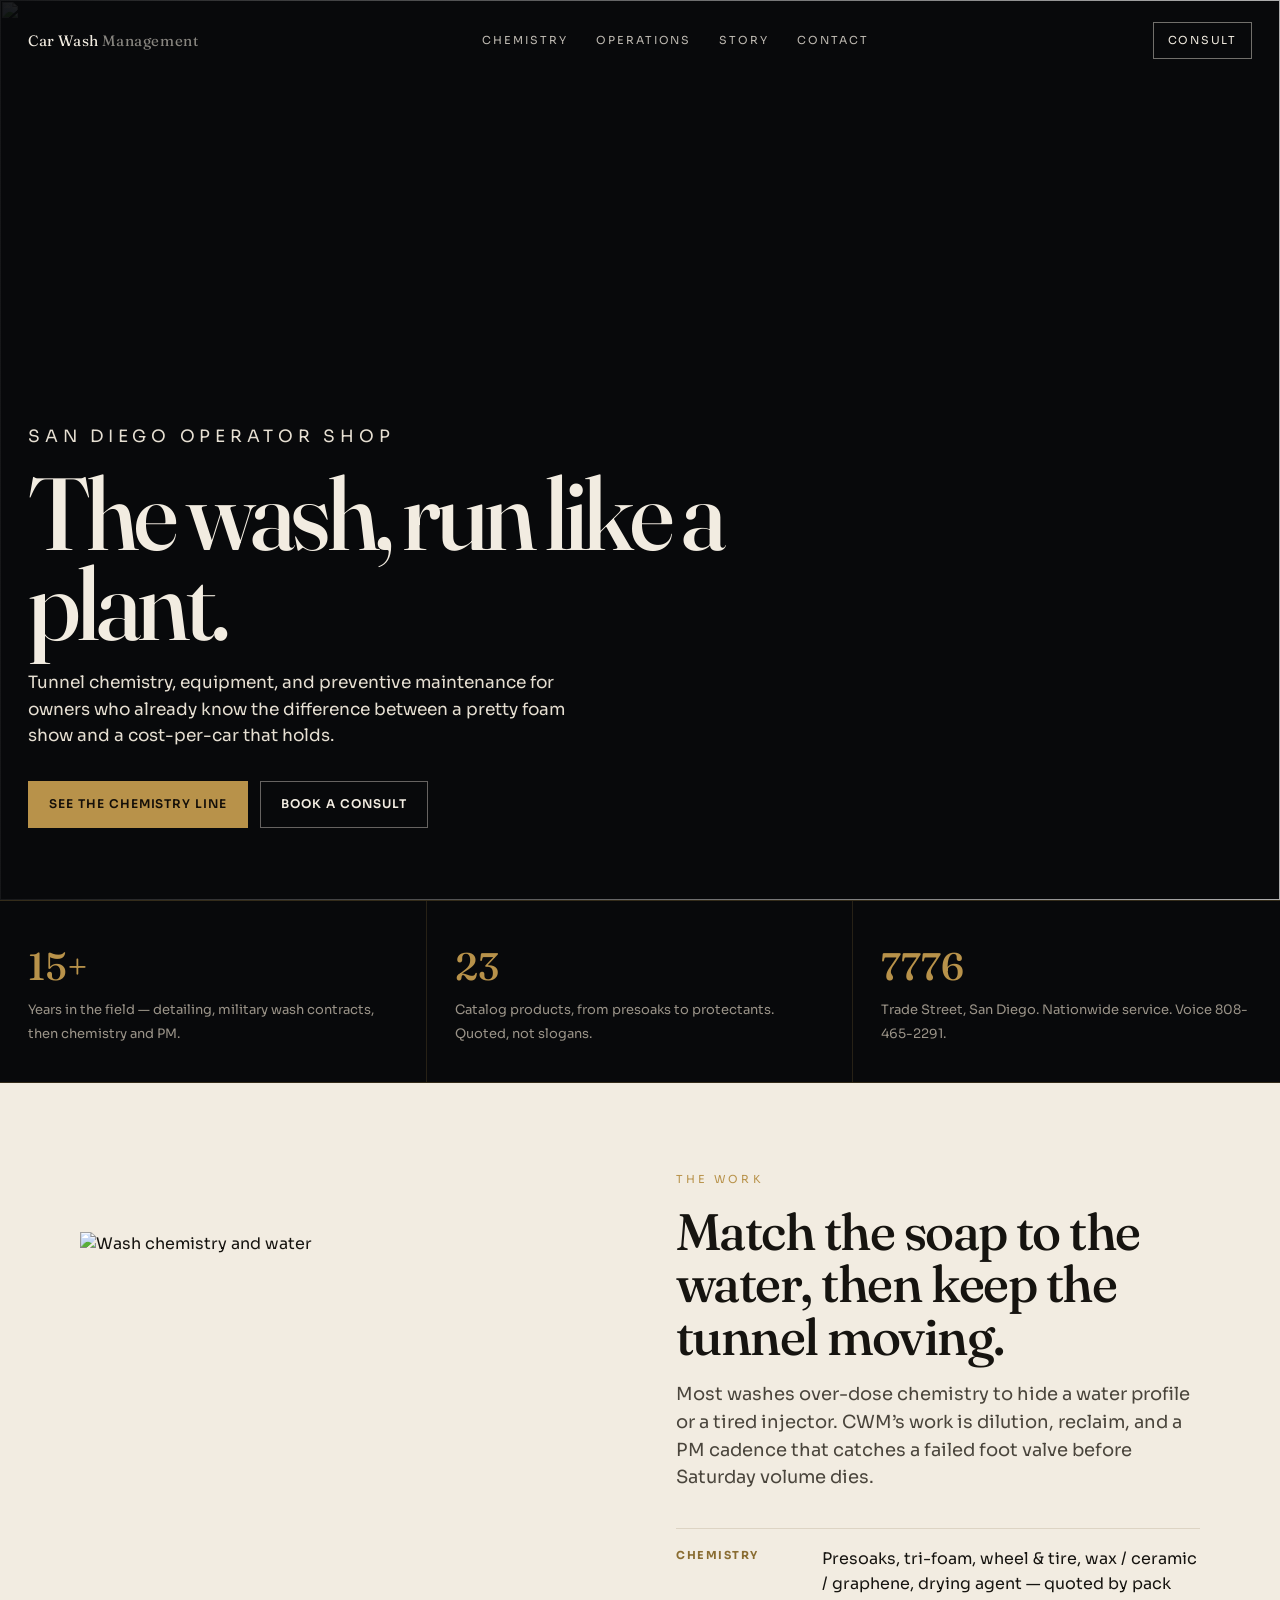
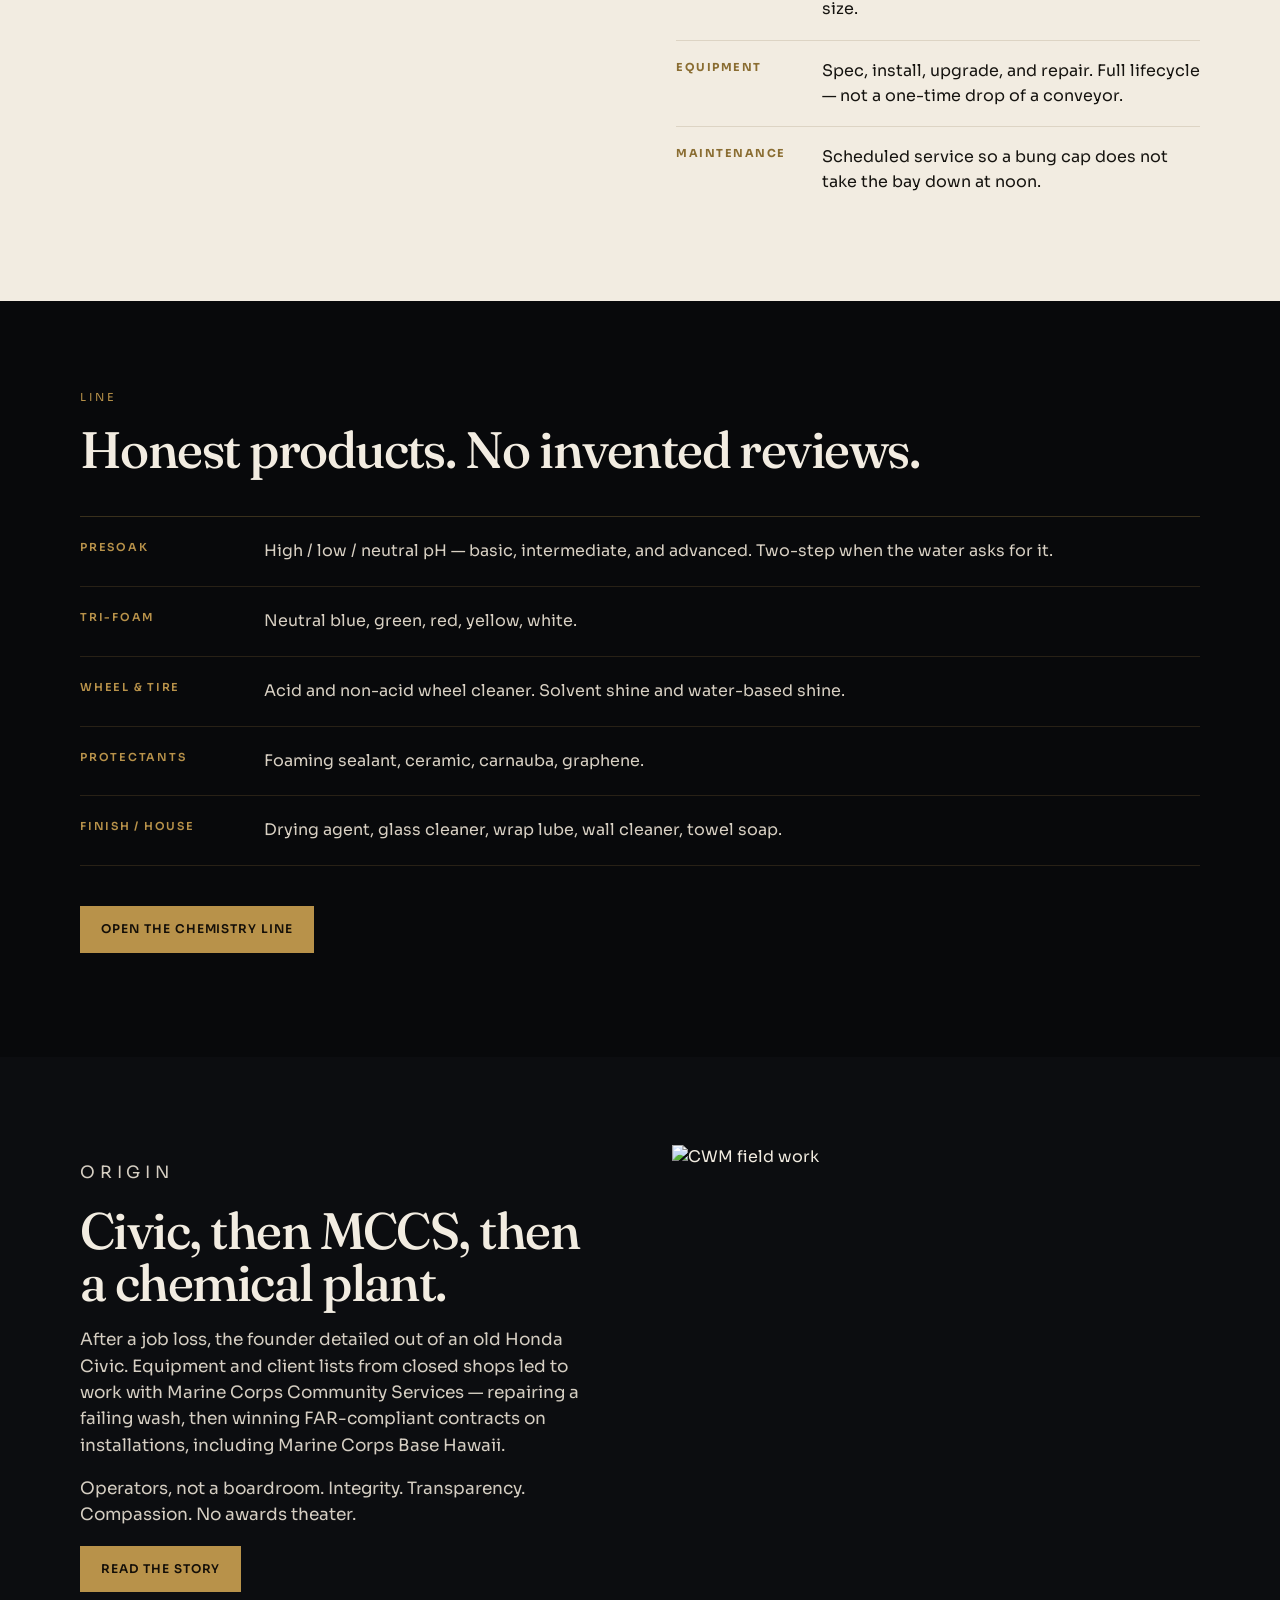
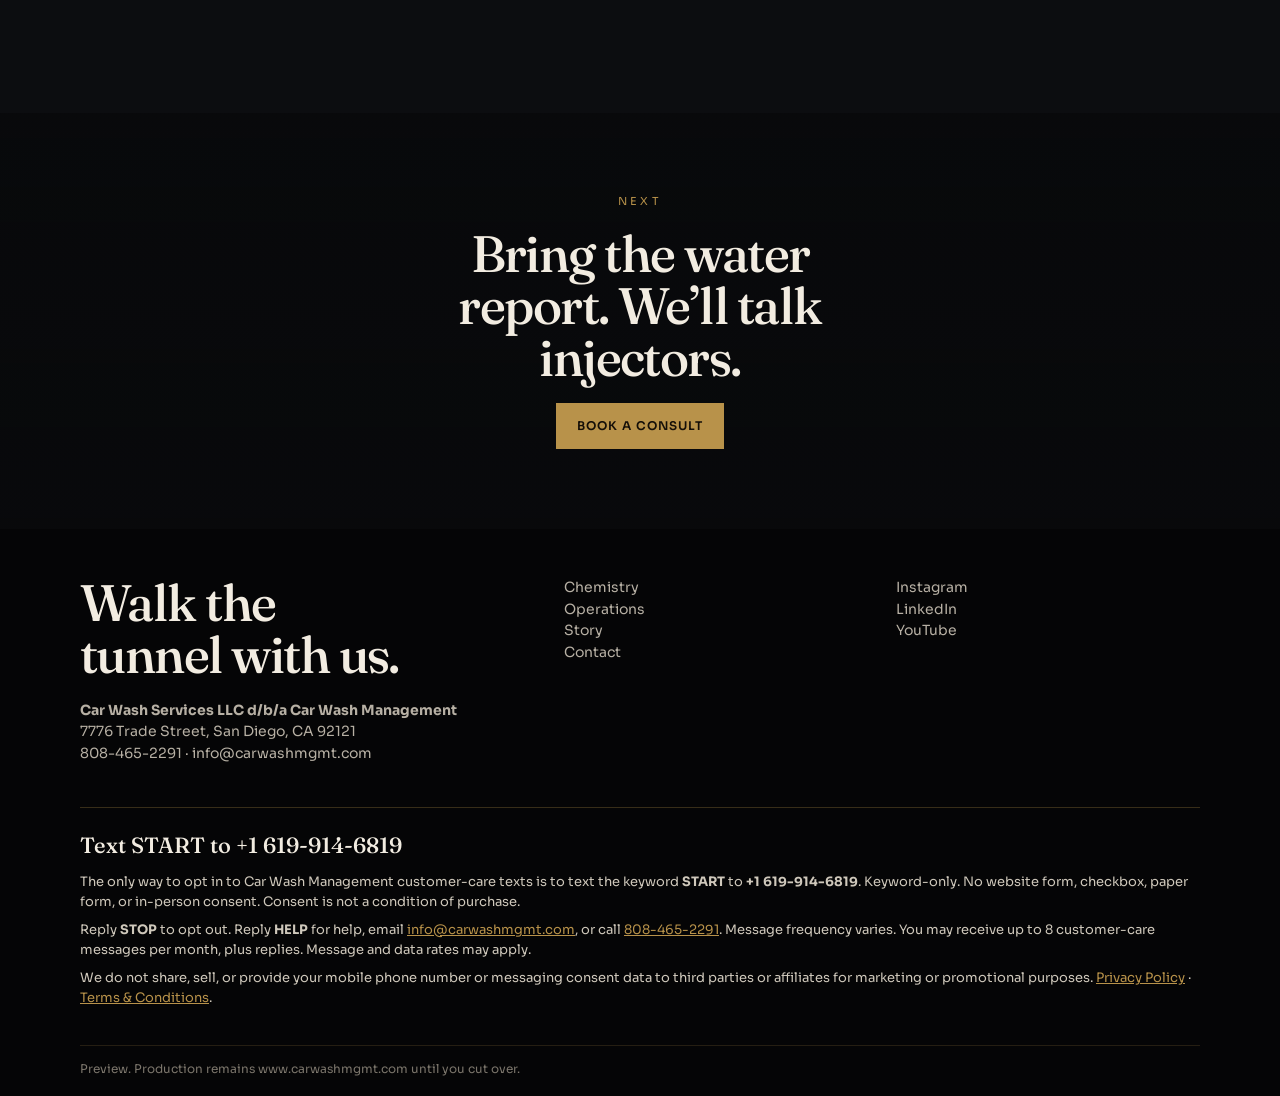
==== commit f5a361cc: "Replace orb/hex template with full-bleed photographic homepage. Andrew rejected the overnight previe" ====
--- a/index.html
+++ b/index.html
@@ -11,7 +11,6 @@
   <link rel="stylesheet" href="./styles.css" />
 </head>
 <body>
-  <div class="review">Preview for Andrew · thumbs up or down after Walton · www stays Base44 · he does not build this</div>
   <header class="nav">
     <a class="brand" href="./index.html">Car Wash <span>Management</span></a>
     <nav class="nav-links">
@@ -33,43 +32,34 @@
   </header>
 
   <section class="hero">
+    <img class="hero-bg" src="https://media.base44.com/images/public/699f163455fdaf19c59586b8/f8e311324_belanger-aircannon-dryer-componentjpgthumb12801280pngrenditionsrcm1720718168719.jpg" alt="" />
+    <div class="hero-veil"></div>
     <div class="hero-copy">
-      <p class="eyebrow">New-customer preview</p>
+      <p class="eyebrow">San Diego operator shop</p>
       <h1>The wash, run like a plant.</h1>
       <p>
-        Car Wash Management is a San Diego operator shop: tunnel chemistry, equipment, and preventive
-        maintenance for owners who already know the difference between a pretty foam show and a cost-per-car that holds.
+        Tunnel chemistry, equipment, and preventive maintenance for owners who already know the difference between a pretty foam show and a cost-per-car that holds.
       </p>
       <div class="hero-actions">
         <a class="btn btn-gold" href="./chemistry.html">See the chemistry line</a>
         <a class="btn btn-ghost" href="https://calendly.com/andrew-carwashmgmt">Book a consult</a>
       </div>
     </div>
-    <div class="hero-stage" aria-hidden="true">
-      <div class="orb orb-top"><img src="https://media.base44.com/images/public/699f163455fdaf19c59586b8/91d199782_pexels-fotios-photos-14513938.jpg" alt="" /></div>
-      <div class="orb orb-main"><img src="https://media.base44.com/images/public/699f163455fdaf19c59586b8/a49278099_hero.png" alt="" /></div>
-      <div class="orb orb-side"><img src="https://media.base44.com/images/public/699f163455fdaf19c59586b8/f8e311324_belanger-aircannon-dryer-componentjpgthumb12801280pngrenditionsrcm1720718168719.jpg" alt="" /></div>
-    </div>
   </section>
 
   <section class="stats">
-    <div class="stat"><b>15+</b><span>years in the field — detailing, military wash contracts, then chemistry and PM.</span></div>
-    <div class="stat"><b>23</b><span>catalog products on the live site, from presoaks to protectants. Quoted, not slogans.</span></div>
-    <div class="stat"><b>7776</b><span>Trade Street, San Diego. Nationwide service. Voice line 808-465-2291.</span></div>
+    <div class="stat"><b>15+</b><span>Years in the field — detailing, military wash contracts, then chemistry and PM.</span></div>
+    <div class="stat"><b>23</b><span>Catalog products, from presoaks to protectants. Quoted, not slogans.</span></div>
+    <div class="stat"><b>7776</b><span>Trade Street, San Diego. Nationwide service. Voice 808-465-2291.</span></div>
   </section>
 
   <section class="section paper">
     <div class="wrap split">
-      <div class="photo-frame">
-        <img src="https://media.base44.com/images/public/699f163455fdaf19c59586b8/bcc63916d_pexels-nguyendesigner-243971.jpg" alt="Wash chemistry and water" />
-      </div>
+      <img src="https://media.base44.com/images/public/699f163455fdaf19c59586b8/bcc63916d_pexels-nguyendesigner-243971.jpg" alt="Wash chemistry and water" />
       <div>
-        <p class="eyebrow">02 — The work</p>
+        <p class="eyebrow">The work</p>
         <h2>Match the soap to the water, then keep the tunnel moving.</h2>
-        <p class="lede">
-          Most washes over-dose chemistry to hide a water profile or a tired injector. CWM’s work is dilution,
-          reclaim, and a PM cadence that catches a failed foot valve before Saturday volume dies.
-        </p>
+        <p class="lede">Most washes over-dose chemistry to hide a water profile or a tired injector. CWM’s work is dilution, reclaim, and a PM cadence that catches a failed foot valve before Saturday volume dies.</p>
         <ul class="work-list">
           <li><strong>Chemistry</strong><span>Presoaks, tri-foam, wheel &amp; tire, wax / ceramic / graphene, drying agent — quoted by pack size.</span></li>
           <li><strong>Equipment</strong><span>Spec, install, upgrade, and repair. Full lifecycle — not a one-time drop of a conveyor.</span></li>
@@ -81,27 +71,26 @@
 
   <section class="section line">
     <div class="wrap">
-      <p class="eyebrow">Line card</p>
+      <p class="eyebrow">Line</p>
       <h2>Honest products. No invented reviews.</h2>
-      <p class="lede" style="color:#c3bdb2">Names below are from the live catalog. This preview does not invent testimonials, savings percentages, or customer logos.</p>
-      <table class="line-table">
-        <tr><th>Presoak</th><td>High / low / neutral pH — basic, intermediate, and advanced. Two-step when the water asks for it.</td></tr>
-        <tr><th>Tri-foam</th><td>Neutral blue, green, red, yellow, white.</td></tr>
-        <tr><th>Wheel &amp; tire</th><td>Acid and non-acid wheel cleaner. Solvent shine and water-based shine.</td></tr>
-        <tr><th>Protectants</th><td>Foaming sealant, ceramic, carnauba, graphene.</td></tr>
-        <tr><th>Finish / house</th><td>Drying agent, glass cleaner, wrap lube, wall cleaner, towel soap.</td></tr>
-      </table>
-      <p style="margin-top:36px"><a class="btn btn-gold" href="./chemistry.html">Open the chemistry line</a></p>
+      <div class="families">
+        <div><b>Presoak</b><span>High / low / neutral pH — basic, intermediate, and advanced. Two-step when the water asks for it.</span></div>
+        <div><b>Tri-foam</b><span>Neutral blue, green, red, yellow, white.</span></div>
+        <div><b>Wheel &amp; tire</b><span>Acid and non-acid wheel cleaner. Solvent shine and water-based shine.</span></div>
+        <div><b>Protectants</b><span>Foaming sealant, ceramic, carnauba, graphene.</span></div>
+        <div><b>Finish / house</b><span>Drying agent, glass cleaner, wrap lube, wall cleaner, towel soap.</span></div>
+      </div>
+      <p style="margin-top:40px"><a class="btn btn-gold" href="./chemistry.html">Open the chemistry line</a></p>
     </div>
   </section>
 
   <section class="section story">
     <div class="wrap">
       <div>
-        <p class="eyebrow">03 — Origin</p>
+        <p class="eyebrow">Origin</p>
         <h2>Civic, then MCCS, then a chemical plant.</h2>
         <p>After a job loss, the founder detailed out of an old Honda Civic. Equipment and client lists from closed shops led to work with Marine Corps Community Services — repairing a failing wash, then winning FAR-compliant contracts on installations, including Marine Corps Base Hawaii.</p>
-        <p>That field history is the brand: operators, not a boardroom. Integrity. Transparency. Compassion. No awards theater.</p>
+        <p>Operators, not a boardroom. Integrity. Transparency. Compassion. No awards theater.</p>
         <p><a class="btn btn-gold" href="./about.html">Read the story</a></p>
       </div>
       <img src="https://media.base44.com/images/public/699f163455fdaf19c59586b8/f50cc0d88_image.png" alt="CWM field work" />
@@ -109,9 +98,11 @@
   </section>
 
   <section class="cta-band">
-    <p class="eyebrow">Next step</p>
-    <h2>Bring the water report. We’ll talk injectors.</h2>
-    <a class="btn btn-gold" href="https://calendly.com/andrew-carwashmgmt">Book a consult</a>
+    <div>
+      <p class="eyebrow">Next</p>
+      <h2>Bring the water report. We’ll talk injectors.</h2>
+      <a class="btn btn-gold" href="https://calendly.com/andrew-carwashmgmt">Book a consult</a>
+    </div>
   </section>
 
   <footer class="foot">
@@ -120,8 +111,7 @@
         <p class="foot-lead">Walk the tunnel with us.</p>
         <p><strong>Car Wash Services LLC d/b/a Car Wash Management</strong><br />
           7776 Trade Street, San Diego, CA 92121<br />
-          <a href="tel:+18084652291">808-465-2291</a> · <a href="mailto:info@carwashmgmt.com">info@carwashmgmt.com</a><br />
-          Mon–Fri 8am–6pm PST
+          <a href="tel:+18084652291">808-465-2291</a> · <a href="mailto:info@carwashmgmt.com">info@carwashmgmt.com</a>
         </p>
       </div>
       <div>
@@ -133,8 +123,7 @@
       <div>
         <a href="https://www.instagram.com/carwashmgmt">Instagram</a><br />
         <a href="https://www.linkedin.com/company/carwashmgmt/">LinkedIn</a><br />
-        <a href="https://www.youtube.com/@CarWashManagementLLC">YouTube</a><br />
-        <a href="https://www.facebook.com/CarWashManagementLLC">Facebook</a>
+        <a href="https://www.youtube.com/@CarWashManagementLLC">YouTube</a>
       </div>
     </div>
     <div class="wrap">
@@ -143,10 +132,9 @@
         <p>The only way to opt in to Car Wash Management customer-care texts is to text the keyword <strong>START</strong> to <strong>+1 619-914-6819</strong>. Keyword-only. No website form, checkbox, paper form, or in-person consent. Consent is not a condition of purchase.</p>
         <p>Reply <strong>STOP</strong> to opt out. Reply <strong>HELP</strong> for help, email <a href="mailto:info@carwashmgmt.com">info@carwashmgmt.com</a>, or call <a href="tel:+18084652291">808-465-2291</a>. Message frequency varies. You may receive up to 8 customer-care messages per month, plus replies. Message and data rates may apply.</p>
         <p>We do not share, sell, or provide your mobile phone number or messaging consent data to third parties or affiliates for marketing or promotional purposes. <a href="https://legal.carwashmgmt.com/privacy-policy.html">Privacy Policy</a> · <a href="https://legal.carwashmgmt.com/terms-and-conditions.html">Terms &amp; Conditions</a>.</p>
-        <p>This github.io preview is <strong>not</strong> the 10DLC homepage. Do not resubmit Campaign 6 against this URL. www stays Base44 until Andrew says otherwise.</p>
       </aside>
     </div>
-    <div class="wrap note">© 2026 Car Wash Services LLC d/b/a Car Wash Management. Design preview only. Robots noindex. Production store: <a href="https://www.carwashmgmt.com/">www.carwashmgmt.com</a></div>
+    <div class="wrap note">Preview. Production remains <a href="https://www.carwashmgmt.com/">www.carwashmgmt.com</a> until you cut over.</div>
   </footer>
 </body>
 </html>
--- a/styles.css
+++ b/styles.css
@@ -1,21 +1,14 @@
 :root {
-  --ink: #07090c;
-  --navy: #0a1c38;
-  --navy-hot: #143a86;
-  --cream: #f4efe6;
-  --paper: #f7f3eb;
-  --brass: #c9a46a;
-  --brass-hot: #e0c48a;
-  --mute: #9aa3ae;
-  --line: rgba(201, 164, 106, 0.28);
-  --serif: "Fraunces", Georgia, serif;
+  --ink: #08090b;
+  --cream: #f2ece1;
+  --brass: #b8924a;
+  --mute: #9a9388;
+  --serif: "Fraunces", "Times New Roman", serif;
   --sans: "Sora", system-ui, sans-serif;
 }
-
 * { box-sizing: border-box; }
-html { scroll-behavior: smooth; }
+html, body { margin: 0; }
 body {
-  margin: 0;
   background: var(--ink);
   color: var(--cream);
   font-family: var(--sans);
@@ -23,360 +16,238 @@
 }
 img { max-width: 100%; display: block; }
 a { color: inherit; text-decoration: none; }
-.wrap { width: min(1180px, calc(100% - 40px)); margin-inline: auto; }
-
-.review {
-  position: sticky;
-  top: 0;
-  z-index: 60;
-  background: var(--brass);
-  color: var(--ink);
-  text-align: center;
-  font-size: 11px;
-  letter-spacing: 0.14em;
-  text-transform: uppercase;
-  padding: 9px 16px;
-  font-weight: 600;
-}
+.wrap { width: min(1120px, calc(100% - 48px)); margin-inline: auto; }
 
 .nav {
-  position: relative;
-  z-index: 40;
+  position: absolute;
+  inset: 0 0 auto;
+  z-index: 5;
   display: flex;
   align-items: center;
   justify-content: space-between;
-  gap: 18px;
-  padding: 18px 28px;
-  background: rgba(7, 9, 12, 0.72);
-  backdrop-filter: blur(18px);
-  border-bottom: 1px solid var(--line);
-}
-.brand {
-  font-family: var(--serif);
-  font-weight: 600;
-  letter-spacing: 0.03em;
-  font-size: 16px;
-  white-space: nowrap;
-}
-.brand span { color: var(--brass); }
+  gap: 16px;
+  padding: 22px 28px;
+}
+.brand { font-family: var(--serif); font-size: 15px; letter-spacing: 0.04em; }
+.brand span { opacity: 0.55; }
 .nav-links {
   display: flex;
-  gap: 22px;
-  font-size: 12px;
-  letter-spacing: 0.14em;
-  text-transform: uppercase;
-}
-.nav-links a:hover { color: var(--brass-hot); }
+  gap: 28px;
+  font-size: 11px;
+  letter-spacing: 0.18em;
+  text-transform: uppercase;
+  color: rgba(242, 236, 225, 0.78);
+}
 .nav-cta {
-  border: 1px solid var(--brass);
-  color: var(--brass-hot);
-  padding: 8px 16px;
-  border-radius: 999px;
-  font-size: 11px;
-  letter-spacing: 0.14em;
-  text-transform: uppercase;
-  white-space: nowrap;
+  font-size: 11px;
+  letter-spacing: 0.16em;
+  text-transform: uppercase;
+  border: 1px solid rgba(242, 236, 225, 0.45);
+  padding: 9px 14px;
 }
 .nav-menu { display: none; }
 
 .hero {
   position: relative;
-  min-height: calc(100vh - 92px);
-  display: grid;
-  grid-template-columns: 1.05fr 0.95fr;
+  min-height: 100vh;
+  display: grid;
+  align-items: end;
   overflow: hidden;
-  background:
-    radial-gradient(ellipse at 78% 38%, #1a4aa8 0%, transparent 52%),
-    radial-gradient(ellipse at 100% 0%, #0d2a62 0%, transparent 40%),
-    #07090c;
-}
-.hero::before {
-  content: "";
+}
+.hero-bg {
   position: absolute;
   inset: 0;
-  background-image: url("data:image/svg+xml;utf8,<svg xmlns='http://www.w3.org/2000/svg' width='56' height='98' viewBox='0 0 56 98'><path d='M28 2 L54 17 V47 L28 62 L2 47 V17 Z' fill='none' stroke='%23c9a46a' stroke-width='0.6' opacity='0.18'/></svg>");
-  opacity: 0.45;
-  mask-image: linear-gradient(90deg, transparent 35%, #000 70%);
-  pointer-events: none;
+  width: 100%;
+  height: 100%;
+  object-fit: cover;
+  object-position: 62% center;
+  filter: contrast(1.08) saturate(0.82);
+}
+.hero-veil {
+  position: absolute;
+  inset: 0;
+  background: linear-gradient(90deg, rgba(8,9,11,0.92) 0%, rgba(8,9,11,0.55) 42%, rgba(8,9,11,0.12) 100%);
 }
 .hero-copy {
   position: relative;
   z-index: 2;
-  padding: 88px 48px 80px;
-  display: flex;
-  flex-direction: column;
-  justify-content: flex-end;
+  padding: 0 28px 72px;
+  max-width: 760px;
 }
 .eyebrow {
   color: var(--brass);
-  letter-spacing: 0.32em;
-  text-transform: uppercase;
-  font-size: 11px;
-  margin-bottom: 18px;
-}
-.hero h1,
-.page-hero h1 {
+  letter-spacing: 0.28em;
+  text-transform: uppercase;
+  font-size: 11px;
+  margin: 0 0 18px;
+}
+.hero h1, .page-hero h1 {
   font-family: var(--serif);
   font-weight: 500;
-  font-size: clamp(3.1rem, 7.2vw, 6.6rem);
-  line-height: 0.9;
-  margin: 0 0 24px;
-  letter-spacing: -0.035em;
-}
-.hero p { max-width: 36rem; color: #d8d1c4; font-size: 18px; }
-.hero-actions { display: flex; gap: 14px; margin-top: 34px; flex-wrap: wrap; }
+  font-size: clamp(3.4rem, 8vw, 7.2rem);
+  line-height: 0.88;
+  letter-spacing: -0.045em;
+  margin: 0 0 22px;
+}
+.hero p { max-width: 34rem; color: #e6dfd2; font-size: 17px; }
+.hero-actions { display: flex; gap: 12px; margin-top: 32px; flex-wrap: wrap; }
 
 .btn {
   display: inline-flex;
   align-items: center;
-  justify-content: center;
-  padding: 14px 22px;
-  border-radius: 999px;
+  padding: 13px 20px;
+  font-size: 12px;
+  letter-spacing: 0.08em;
+  text-transform: uppercase;
   font-weight: 600;
-  letter-spacing: 0.04em;
   border: 1px solid transparent;
 }
-.btn-gold { background: var(--brass); color: var(--ink); }
-.btn-gold:hover { background: var(--brass-hot); }
-.btn-ghost { border-color: rgba(244, 239, 228, 0.35); color: var(--cream); }
-.btn-ghost:hover { border-color: var(--brass); color: var(--brass-hot); }
-
-.hero-stage {
-  position: relative;
-  min-height: 520px;
-}
-.orb {
-  position: absolute;
-  overflow: hidden;
-  border: 1px solid rgba(201, 164, 106, 0.35);
-  box-shadow: 0 30px 80px rgba(0, 0, 0, 0.45);
-}
-.orb img { width: 100%; height: 100%; object-fit: cover; }
-.orb-main {
-  width: min(78%, 520px);
-  aspect-ratio: 1;
-  border-radius: 50%;
-  right: 8%;
-  top: 14%;
-}
-.orb-top {
-  width: 168px;
-  height: 168px;
-  border-radius: 50%;
-  right: 58%;
-  top: 8%;
-  z-index: 2;
-}
-.orb-side {
-  width: 210px;
-  height: 260px;
-  border-radius: 50% 50% 46% 54%;
-  right: -24px;
-  bottom: 12%;
-}
+.btn-gold { background: var(--brass); color: #140f08; }
+.btn-ghost { border-color: rgba(242, 236, 225, 0.4); }
+.paper .btn-ghost { border-color: #161410; color: #161410; }
 
 .stats {
   display: grid;
   grid-template-columns: repeat(3, 1fr);
-  background: #10151c;
-  border-top: 1px solid var(--line);
-  border-bottom: 1px solid var(--line);
-}
-.stat { padding: 40px 32px; border-right: 1px solid var(--line); }
+  border-top: 1px solid rgba(184, 146, 74, 0.25);
+  border-bottom: 1px solid rgba(184, 146, 74, 0.25);
+}
+.stat { padding: 36px 28px; border-right: 1px solid rgba(184, 146, 74, 0.18); }
 .stat:last-child { border-right: 0; }
 .stat b {
   display: block;
   font-family: var(--serif);
-  font-size: 40px;
+  font-size: 2.4rem;
   font-weight: 500;
-  color: var(--brass-hot);
-}
-.stat span { color: #c3bdb2; font-size: 14px; }
-
-.paper { background: var(--paper); color: var(--ink); }
-.section { padding: 96px 0; }
-.section h2,
-.cta-band h2,
-.foot-lead {
+  color: var(--brass);
+}
+.stat span { color: var(--mute); font-size: 13px; }
+
+.section { padding: 88px 0; }
+.paper { background: var(--cream); color: #161410; }
+.section h2, .cta-band h2, .foot-lead {
   font-family: var(--serif);
-  font-size: clamp(2.2rem, 4vw, 3.7rem);
   font-weight: 500;
-  line-height: 1.04;
-  margin: 0 0 16px;
-}
-.lede { font-size: 18px; color: #536057; max-width: 42rem; }
-
+  font-size: clamp(2.1rem, 4vw, 3.4rem);
+  line-height: 1.02;
+  margin: 0 0 18px;
+  letter-spacing: -0.03em;
+}
+.lede { font-size: 18px; max-width: 40rem; color: #4a453c; }
 .split {
   display: grid;
-  grid-template-columns: 0.92fr 1.08fr;
-  gap: 64px;
+  grid-template-columns: 1fr 1fr;
+  gap: 72px;
   align-items: center;
 }
 .split img, .photo-frame {
-  border-radius: 28px;
-  height: 540px;
   width: 100%;
+  height: 520px;
   object-fit: cover;
 }
-.photo-frame { overflow: hidden; }
-
-.work-list { margin: 28px 0 0; padding: 0; list-style: none; }
+.work-list { list-style: none; margin: 36px 0 0; padding: 0; }
 .work-list li {
   display: grid;
-  grid-template-columns: 7.5rem 1fr;
-  gap: 16px;
-  padding: 16px 0;
-  border-top: 1px solid #eadfce;
+  grid-template-columns: 8rem 1fr;
+  gap: 18px;
+  padding: 18px 0;
+  border-top: 1px solid #ddd4c4;
+}
+.work-list strong {
+  font-size: 11px;
+  letter-spacing: 0.14em;
+  text-transform: uppercase;
+  color: #8a6d32;
+}
+
+.line { background: var(--ink); }
+.families {
+  display: grid;
+  gap: 0;
+  margin-top: 40px;
+  border-top: 1px solid rgba(184, 146, 74, 0.28);
+}
+.families div {
+  display: grid;
+  grid-template-columns: 10rem 1fr;
+  gap: 24px;
+  padding: 22px 0;
+  border-bottom: 1px solid rgba(184, 146, 74, 0.18);
   font-size: 16px;
-}
-.work-list strong { letter-spacing: 0.08em; text-transform: uppercase; font-size: 12px; color: #8a6d3b; }
-
-.cards {
-  display: grid;
-  grid-template-columns: repeat(3, 1fr);
-  gap: 18px;
-  margin-top: 40px;
-}
-.card {
-  background: #fff;
-  color: var(--ink);
-  border: 1px solid #eadfce;
-  border-radius: 24px;
-  padding: 28px;
-  min-height: 220px;
-}
-.card h3 { font-family: var(--serif); font-size: 28px; margin: 0 0 12px; font-weight: 500; }
-.card p { color: #536057; margin: 0; }
-
-.line {
-  background: var(--ink);
-  color: var(--cream);
-}
-.line-table { width: 100%; border-collapse: collapse; margin-top: 36px; }
-.line-table th, .line-table td {
-  text-align: left;
-  padding: 18px 8px;
-  border-bottom: 1px solid var(--line);
-  vertical-align: top;
-}
-.line-table th {
+  color: #d8d0c3;
+}
+.families b {
+  font-size: 11px;
+  letter-spacing: 0.16em;
+  text-transform: uppercase;
   color: var(--brass);
-  font-size: 11px;
-  letter-spacing: 0.16em;
-  text-transform: uppercase;
   font-weight: 600;
-  width: 28%;
-}
-.line-table td { color: #ddd6c9; }
-
-.chem-grid {
-  display: grid;
-  grid-template-columns: repeat(3, 1fr);
-  gap: 12px;
-  margin-top: 36px;
-}
-.chem {
-  background: #111820;
-  color: var(--cream);
-  padding: 22px 18px;
-  border-radius: 18px;
-  border: 1px solid var(--line);
-  min-height: 148px;
-}
-.chem small { color: var(--brass); letter-spacing: 0.16em; text-transform: uppercase; font-size: 10px; }
-.chem strong { display: block; margin-top: 10px; font-size: 18px; font-weight: 600; }
-.chem p { margin: 8px 0 0; color: #b7b0a4; font-size: 13px; }
-
-.story { background: #0b1016; color: var(--cream); }
+}
+
+.story { background: #0c0d10; }
 .story .wrap { display: grid; grid-template-columns: 1fr 1fr; gap: 64px; align-items: center; }
-.story p { color: #d4cdc0; font-size: 17px; }
-.story img { border-radius: 28px; height: 460px; width: 100%; object-fit: cover; }
+.story p { color: #d5cec2; font-size: 17px; }
+.story img { width: 100%; height: 480px; object-fit: cover; }
 
 .cta-band {
+  min-height: 42vh;
+  display: grid;
+  place-items: center;
+  text-align: center;
   background:
-    linear-gradient(120deg, rgba(7, 9, 12, 0.78), rgba(10, 28, 56, 0.45)),
+    linear-gradient(180deg, rgba(8,9,11,0.55), rgba(8,9,11,0.78)),
     url("https://media.base44.com/images/public/699f163455fdaf19c59586b8/bcc63916d_pexels-nguyendesigner-243971.jpg") center/cover;
-  color: var(--cream);
-  padding: 100px 0;
-  text-align: center;
-}
-.cta-band h2 { max-width: 16ch; margin: 12px auto 22px; }
+  padding: 80px 24px;
+}
+.cta-band h2 { max-width: 14ch; }
 
 .page-hero {
+  min-height: 46vh;
+  display: grid;
+  align-items: end;
+  padding: 140px 0 56px;
   background:
-    radial-gradient(ellipse at 80% 0%, #163a7a 0%, transparent 50%),
-    var(--ink);
-  color: var(--cream);
-  padding: 108px 0 72px;
-}
-.page-hero p { max-width: 40rem; color: #d4cdc0; font-size: 18px; }
-
-.foot {
-  background: #05070a;
-  color: #cfc6b8;
-  padding: 56px 0 20px;
-  font-size: 14px;
-}
-.foot-lead { color: var(--cream); max-width: 12ch; }
-.foot-grid { display: grid; grid-template-columns: 1.4fr 1fr 1fr; gap: 32px; margin-bottom: 36px; }
-.foot a:hover { color: var(--brass-hot); }
-.foot ul { list-style: none; margin: 0; padding: 0; }
-.foot li { margin: 8px 0; }
-
+    linear-gradient(90deg, rgba(8,9,11,0.88), rgba(8,9,11,0.35)),
+    url("https://media.base44.com/images/public/699f163455fdaf19c59586b8/91d199782_pexels-fotios-photos-14513938.jpg") center/cover;
+}
+.page-hero p { max-width: 38rem; color: #ddd6c9; }
+
+.cards { display: grid; grid-template-columns: repeat(3, 1fr); gap: 1px; background: #ddd4c4; margin-top: 36px; }
+.card { background: var(--cream); padding: 28px; min-height: 180px; }
+.card h3 { font-family: var(--serif); font-size: 26px; margin: 0 0 10px; font-weight: 500; }
+.card p { color: #4a453c; margin: 0; }
+
+.chem-grid { display: grid; grid-template-columns: repeat(3, 1fr); gap: 1px; background: #ddd4c4; margin-top: 36px; }
+.chem { background: var(--cream); color: #161410; padding: 22px; min-height: 140px; }
+.chem small { color: #8a6d32; letter-spacing: 0.14em; text-transform: uppercase; font-size: 10px; }
+.chem strong { display: block; margin-top: 8px; font-size: 17px; }
+.chem p { margin: 8px 0 0; color: #4a453c; font-size: 13px; }
+
+.foot { background: #050506; color: #b7b0a4; padding: 48px 0 18px; font-size: 14px; }
+.foot-lead { color: var(--cream); max-width: 10ch; }
+.foot-grid { display: grid; grid-template-columns: 1.5fr 1fr 1fr; gap: 28px; margin-bottom: 28px; }
 .sms {
-  border: 1px solid var(--line);
-  border-radius: 20px;
-  padding: 22px 24px;
-  background: #0d1218;
-  color: #d7d0c3;
-  margin: 8px 0 28px;
-}
-.sms h2, .sms h4 {
-  font-family: var(--serif);
-  color: var(--cream);
-  margin: 0 0 10px;
-  font-weight: 500;
-}
-.sms p { margin: 0 0 10px; font-size: 13px; line-height: 1.55; }
-.sms a { color: var(--brass-hot); text-decoration: underline; }
-
-.note {
-  border-top: 1px solid var(--line);
-  padding-top: 16px;
-  color: #8d867a;
-  font-size: 12px;
-}
+  border-top: 1px solid rgba(184, 146, 74, 0.28);
+  padding: 20px 0 8px;
+  color: #cfc8bb;
+  margin: 0 0 20px;
+}
+.sms h2 { font-family: var(--serif); color: var(--cream); font-size: 22px; margin: 0 0 10px; font-weight: 500; }
+.sms p { margin: 0 0 8px; font-size: 13px; }
+.sms a { color: var(--brass); text-decoration: underline; }
+.note { border-top: 1px solid rgba(184, 146, 74, 0.18); padding-top: 14px; color: #7c766c; font-size: 12px; }
 
 @media (max-width: 900px) {
   .nav-links { display: none; }
   .nav-menu { display: block; }
-  .nav-menu summary {
-    list-style: none;
-    cursor: pointer;
-    letter-spacing: 0.12em;
-    text-transform: uppercase;
-    font-size: 12px;
-    color: var(--brass-hot);
+  .nav-menu summary { list-style: none; cursor: pointer; letter-spacing: 0.14em; text-transform: uppercase; font-size: 12px; }
+  .nav-menu[open] .nav-panel {
+    position: absolute; left: 16px; right: 16px; top: 64px;
+    background: #0c0d10; padding: 16px; display: grid; gap: 12px;
   }
-  .nav-menu[open] .nav-panel {
-    position: absolute;
-    left: 16px;
-    right: 16px;
-    top: 62px;
-    background: #0d1218;
-    border: 1px solid var(--line);
-    border-radius: 16px;
-    padding: 16px;
-    display: grid;
-    gap: 12px;
-  }
-  .hero, .split, .story .wrap, .stats, .cards, .chem-grid, .foot-grid {
+  .hero, .split, .story .wrap, .stats, .cards, .chem-grid, .foot-grid, .families div {
     grid-template-columns: 1fr;
   }
-  .hero-copy { padding: 48px 24px 32px; }
-  .hero-stage { min-height: 380px; }
-  .orb-top, .orb-side { display: none; }
-  .orb-main { right: 10%; top: 8%; width: 78%; }
-  .stat { border-right: 0; border-bottom: 1px solid var(--line); }
-  .work-list li { grid-template-columns: 1fr; gap: 6px; }
-}
+  .stat { border-right: 0; border-bottom: 1px solid rgba(184, 146, 74, 0.18); }
+  .work-list li { grid-template-columns: 1fr; }
+}
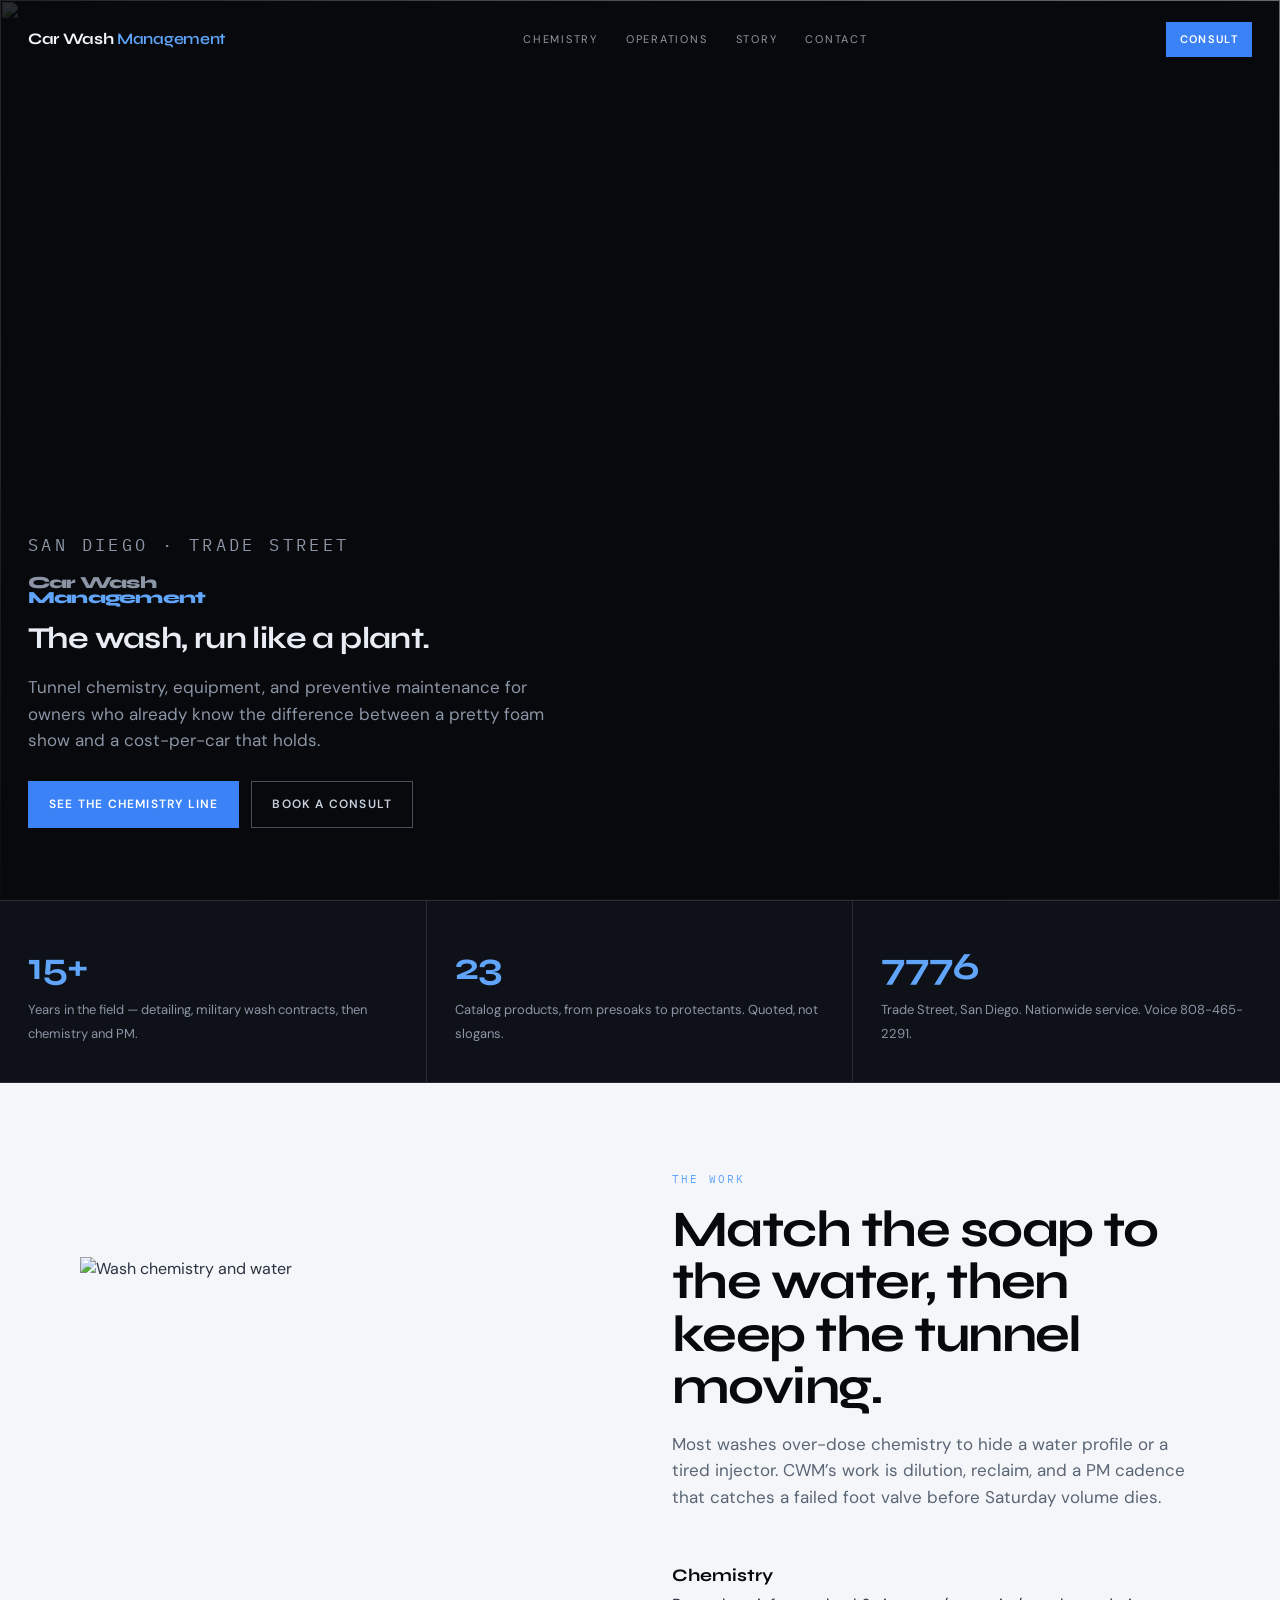
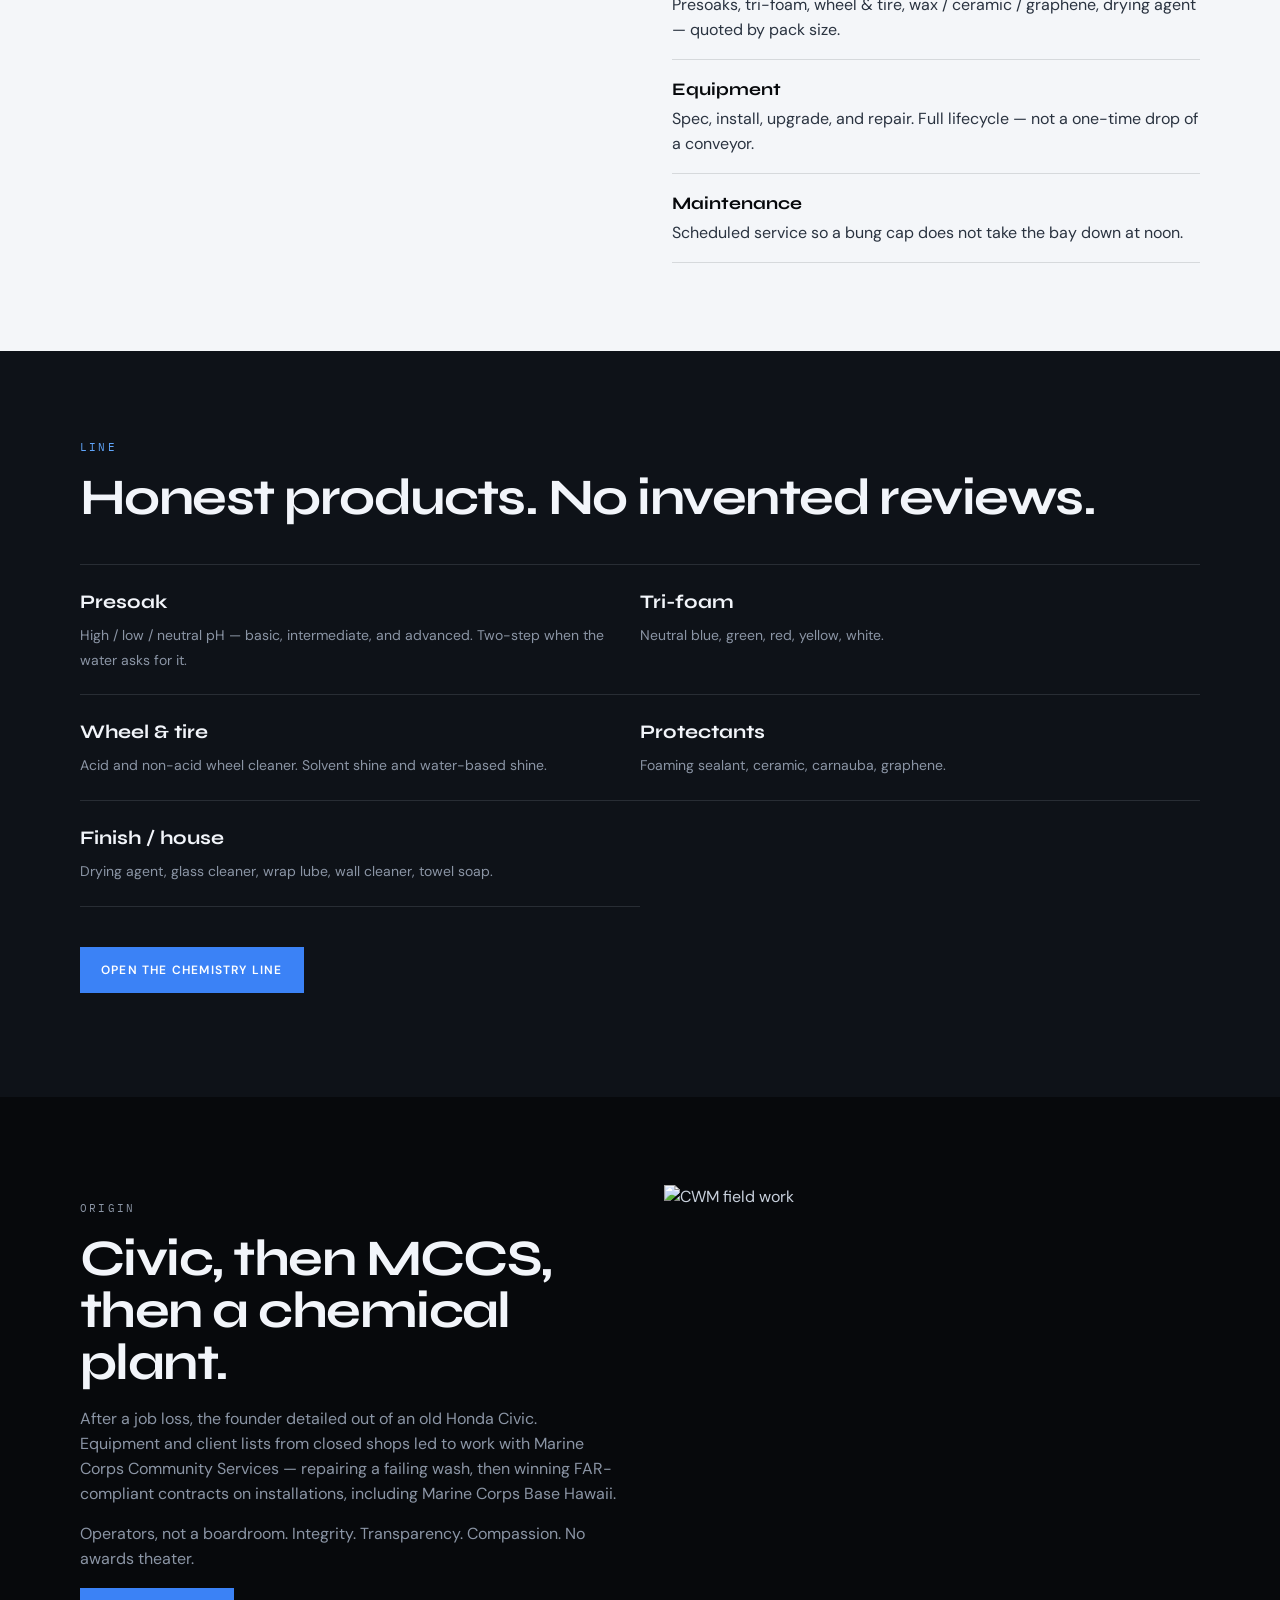
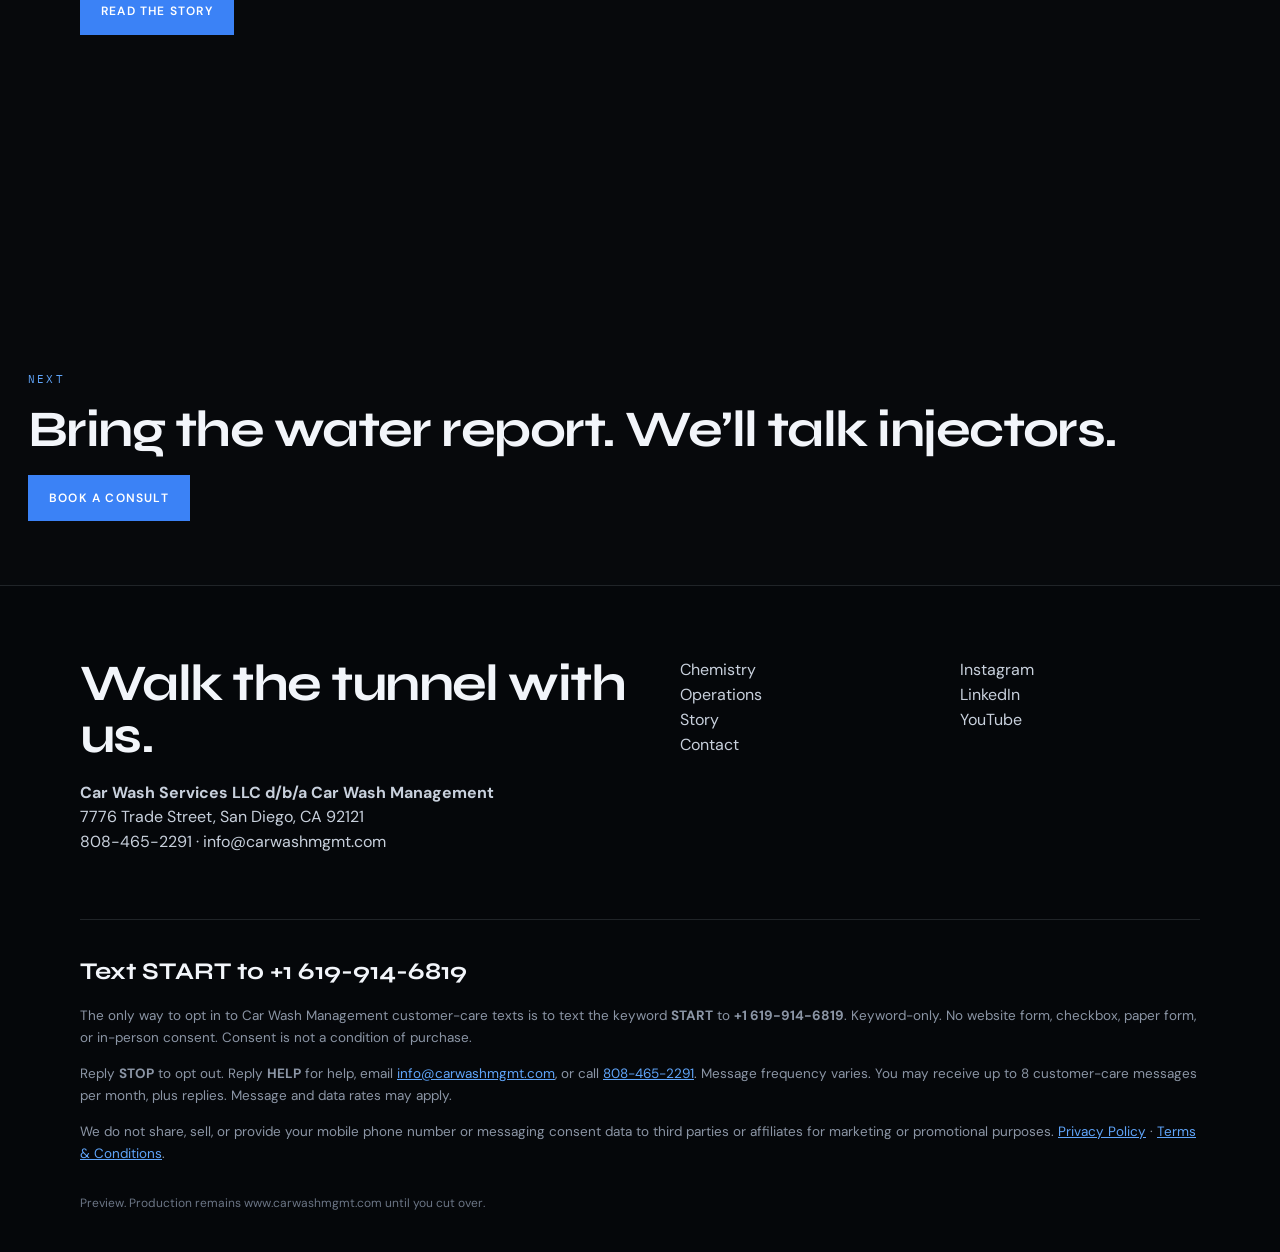
==== commit 8fbe47f0: "Sync industrial plant-ops vision from carwashmgmt-site" ====
--- a/index.html
+++ b/index.html
@@ -7,7 +7,7 @@
   <meta name="description" content="San Diego operator shop: tunnel chemistry, equipment, and preventive maintenance. Text START to +1 619-914-6819 for customer-care SMS. Keyword-only." />
   <meta name="robots" content="noindex, follow" />
   <link rel="preconnect" href="https://fonts.googleapis.com" />
-  <link href="https://fonts.googleapis.com/css2?family=Fraunces:opsz,wght@9..144,500;9..144,600&family=Sora:wght@400;500;600;700&display=swap" rel="stylesheet" />
+  <link href="https://fonts.googleapis.com/css2?family=DM+Sans:opsz,wght@9..40,400;9..40,500;9..40,600;9..40,700&family=IBM+Plex+Mono:wght@400;500&family=Syne:wght@500;600;700;800&display=swap" rel="stylesheet" />
   <link rel="stylesheet" href="./styles.css" />
 </head>
 <body>
@@ -35,13 +35,14 @@
     <img class="hero-bg" src="https://media.base44.com/images/public/699f163455fdaf19c59586b8/f8e311324_belanger-aircannon-dryer-componentjpgthumb12801280pngrenditionsrcm1720718168719.jpg" alt="" />
     <div class="hero-veil"></div>
     <div class="hero-copy">
-      <p class="eyebrow">San Diego operator shop</p>
+      <p class="eyebrow">San Diego · Trade Street</p>
+      <p class="hero-brand">Car Wash <span>Management</span></p>
       <h1>The wash, run like a plant.</h1>
       <p>
         Tunnel chemistry, equipment, and preventive maintenance for owners who already know the difference between a pretty foam show and a cost-per-car that holds.
       </p>
       <div class="hero-actions">
-        <a class="btn btn-gold" href="./chemistry.html">See the chemistry line</a>
+        <a class="btn btn-accent" href="./chemistry.html">See the chemistry line</a>
         <a class="btn btn-ghost" href="https://calendly.com/andrew-carwashmgmt">Book a consult</a>
       </div>
     </div>
@@ -80,7 +81,7 @@
         <div><b>Protectants</b><span>Foaming sealant, ceramic, carnauba, graphene.</span></div>
         <div><b>Finish / house</b><span>Drying agent, glass cleaner, wrap lube, wall cleaner, towel soap.</span></div>
       </div>
-      <p style="margin-top:40px"><a class="btn btn-gold" href="./chemistry.html">Open the chemistry line</a></p>
+      <p style="margin-top:40px"><a class="btn btn-accent" href="./chemistry.html">Open the chemistry line</a></p>
     </div>
   </section>
 
@@ -91,7 +92,7 @@
         <h2>Civic, then MCCS, then a chemical plant.</h2>
         <p>After a job loss, the founder detailed out of an old Honda Civic. Equipment and client lists from closed shops led to work with Marine Corps Community Services — repairing a failing wash, then winning FAR-compliant contracts on installations, including Marine Corps Base Hawaii.</p>
         <p>Operators, not a boardroom. Integrity. Transparency. Compassion. No awards theater.</p>
-        <p><a class="btn btn-gold" href="./about.html">Read the story</a></p>
+        <p><a class="btn btn-accent" href="./about.html">Read the story</a></p>
       </div>
       <img src="https://media.base44.com/images/public/699f163455fdaf19c59586b8/f50cc0d88_image.png" alt="CWM field work" />
     </div>
@@ -101,7 +102,7 @@
     <div>
       <p class="eyebrow">Next</p>
       <h2>Bring the water report. We’ll talk injectors.</h2>
-      <a class="btn btn-gold" href="https://calendly.com/andrew-carwashmgmt">Book a consult</a>
+      <a class="btn btn-accent" href="https://calendly.com/andrew-carwashmgmt">Book a consult</a>
     </div>
   </section>
 
--- a/styles.css
+++ b/styles.css
@@ -1,16 +1,23 @@
+/**
+ * CWM vision preview — industrial plant-ops (matches Astro redesign)
+ */
 :root {
-  --ink: #08090b;
-  --cream: #f2ece1;
-  --brass: #b8924a;
-  --mute: #9a9388;
-  --serif: "Fraunces", "Times New Roman", serif;
-  --sans: "Sora", system-ui, sans-serif;
+  --ink: #07090c;
+  --ink-2: #0e1218;
+  --steel: #c8d0dc;
+  --mute: #8b95a5;
+  --line: rgba(200, 208, 220, 0.14);
+  --accent: #3b82f6;
+  --accent-2: #60a5fa;
+  --display: "Syne", system-ui, sans-serif;
+  --sans: "DM Sans", system-ui, sans-serif;
+  --mono: "IBM Plex Mono", ui-monospace, monospace;
 }
 * { box-sizing: border-box; }
 html, body { margin: 0; }
 body {
   background: var(--ink);
-  color: var(--cream);
+  color: var(--steel);
   font-family: var(--sans);
   line-height: 1.55;
 }
@@ -28,24 +35,54 @@
   gap: 16px;
   padding: 22px 28px;
 }
-.brand { font-family: var(--serif); font-size: 15px; letter-spacing: 0.04em; }
-.brand span { opacity: 0.55; }
+.brand {
+  font-family: var(--display);
+  font-size: 16px;
+  font-weight: 700;
+  letter-spacing: -0.02em;
+  color: #f2f5fa;
+}
+.brand span { color: var(--accent-2); font-weight: 600; }
 .nav-links {
   display: flex;
   gap: 28px;
   font-size: 11px;
-  letter-spacing: 0.18em;
-  text-transform: uppercase;
-  color: rgba(242, 236, 225, 0.78);
+  letter-spacing: 0.16em;
+  text-transform: uppercase;
+  color: rgba(200, 208, 220, 0.72);
 }
 .nav-cta {
   font-size: 11px;
+  letter-spacing: 0.12em;
+  text-transform: uppercase;
+  background: var(--accent);
+  color: #fff;
+  padding: 9px 14px;
+  font-weight: 600;
+}
+.nav-menu { display: none; }
+.nav-menu summary {
+  list-style: none;
+  font-size: 11px;
   letter-spacing: 0.16em;
   text-transform: uppercase;
-  border: 1px solid rgba(242, 236, 225, 0.45);
-  padding: 9px 14px;
-}
-.nav-menu { display: none; }
+  cursor: pointer;
+}
+.nav-panel {
+  position: absolute;
+  right: 28px;
+  top: 64px;
+  background: var(--ink-2);
+  border: 1px solid var(--line);
+  padding: 16px;
+  display: grid;
+  gap: 12px;
+  min-width: 180px;
+}
+@media (max-width: 800px) {
+  .nav-links { display: none; }
+  .nav-menu { display: block; position: relative; }
+}
 
 .hero {
   position: relative;
@@ -61,12 +98,14 @@
   height: 100%;
   object-fit: cover;
   object-position: 62% center;
-  filter: contrast(1.08) saturate(0.82);
+  filter: contrast(1.1) saturate(0.72) brightness(0.78);
 }
 .hero-veil {
   position: absolute;
   inset: 0;
-  background: linear-gradient(90deg, rgba(8,9,11,0.92) 0%, rgba(8,9,11,0.55) 42%, rgba(8,9,11,0.12) 100%);
+  background:
+    linear-gradient(180deg, rgba(7,9,12,0.35) 0%, rgba(7,9,12,0.2) 40%, rgba(7,9,12,0.92) 100%),
+    linear-gradient(90deg, rgba(7,9,12,0.72) 0%, rgba(7,9,12,0.2) 55%, transparent 100%);
 }
 .hero-copy {
   position: relative;
@@ -75,69 +114,95 @@
   max-width: 760px;
 }
 .eyebrow {
-  color: var(--brass);
-  letter-spacing: 0.28em;
+  font-family: var(--mono);
+  color: var(--accent-2);
+  letter-spacing: 0.2em;
   text-transform: uppercase;
   font-size: 11px;
+  margin: 0 0 16px;
+}
+.hero-brand {
+  font-family: var(--display);
+  font-size: clamp(2.8rem, 8vw, 5.8rem);
+  font-weight: 800;
+  letter-spacing: -0.045em;
+  line-height: 0.9;
+  margin: 0 0 16px;
+  color: #f2f5fa;
+}
+.hero-brand span { display: block; color: var(--accent-2); }
+.hero h1, .page-hero h1 {
+  font-family: var(--display);
+  font-weight: 700;
+  font-size: clamp(1.4rem, 3vw, 1.9rem);
+  line-height: 1.15;
+  letter-spacing: -0.02em;
   margin: 0 0 18px;
-}
-.hero h1, .page-hero h1 {
-  font-family: var(--serif);
-  font-weight: 500;
-  font-size: clamp(3.4rem, 8vw, 7.2rem);
-  line-height: 0.88;
-  letter-spacing: -0.045em;
-  margin: 0 0 22px;
-}
-.hero p { max-width: 34rem; color: #e6dfd2; font-size: 17px; }
-.hero-actions { display: flex; gap: 12px; margin-top: 32px; flex-wrap: wrap; }
+  color: #e8edf5;
+}
+.page-hero h1 {
+  font-size: clamp(2.4rem, 5.5vw, 4.4rem);
+  line-height: 0.96;
+  letter-spacing: -0.035em;
+  color: #f2f5fa;
+}
+.hero p { max-width: 34rem; color: var(--mute); font-size: 17px; }
+.hero-actions { display: flex; gap: 12px; margin-top: 28px; flex-wrap: wrap; }
 
 .btn {
   display: inline-flex;
   align-items: center;
   padding: 13px 20px;
   font-size: 12px;
-  letter-spacing: 0.08em;
+  letter-spacing: 0.1em;
   text-transform: uppercase;
   font-weight: 600;
   border: 1px solid transparent;
 }
-.btn-gold { background: var(--brass); color: #140f08; }
-.btn-ghost { border-color: rgba(242, 236, 225, 0.4); }
-.paper .btn-ghost { border-color: #161410; color: #161410; }
+.btn-gold, .btn-accent { background: var(--accent); color: #fff; }
+.btn-ghost { border-color: rgba(200, 208, 220, 0.35); color: var(--steel); }
+.paper .btn-ghost { border-color: #2a3340; color: #07090c; }
 
 .stats {
   display: grid;
   grid-template-columns: repeat(3, 1fr);
-  border-top: 1px solid rgba(184, 146, 74, 0.25);
-  border-bottom: 1px solid rgba(184, 146, 74, 0.25);
-}
-.stat { padding: 36px 28px; border-right: 1px solid rgba(184, 146, 74, 0.18); }
+  border-top: 1px solid var(--line);
+  border-bottom: 1px solid var(--line);
+  background: var(--ink-2);
+}
+.stat { padding: 36px 28px; border-right: 1px solid var(--line); }
 .stat:last-child { border-right: 0; }
 .stat b {
   display: block;
-  font-family: var(--serif);
+  font-family: var(--display);
   font-size: 2.4rem;
-  font-weight: 500;
-  color: var(--brass);
+  font-weight: 700;
+  color: var(--accent-2);
+  letter-spacing: -0.03em;
 }
 .stat span { color: var(--mute); font-size: 13px; }
+@media (max-width: 720px) {
+  .stats { grid-template-columns: 1fr; }
+  .stat { border-right: 0; border-bottom: 1px solid var(--line); }
+}
 
 .section { padding: 88px 0; }
-.paper { background: var(--cream); color: #161410; }
+.paper { background: #f4f6f9; color: #2a3340; }
 .section h2, .cta-band h2, .foot-lead {
-  font-family: var(--serif);
-  font-weight: 500;
+  font-family: var(--display);
+  font-weight: 700;
   font-size: clamp(2.1rem, 4vw, 3.4rem);
   line-height: 1.02;
   margin: 0 0 18px;
   letter-spacing: -0.03em;
-}
-.lede { font-size: 18px; max-width: 40rem; color: #4a453c; }
+  color: #f2f5fa;
+}
+.paper h2 { color: #07090c; }
+.lede { font-size: 17px; max-width: 40rem; color: #5a6575; }
 .split {
   display: grid;
   grid-template-columns: 1fr 1fr;
-  gap: 72px;
+  gap: 64px;
   align-items: center;
 }
 .split img, .photo-frame {
@@ -148,106 +213,101 @@
 .work-list { list-style: none; margin: 36px 0 0; padding: 0; }
 .work-list li {
   display: grid;
-  grid-template-columns: 8rem 1fr;
-  gap: 18px;
-  padding: 18px 0;
-  border-top: 1px solid #ddd4c4;
-}
-.work-list strong {
-  font-size: 11px;
-  letter-spacing: 0.14em;
-  text-transform: uppercase;
-  color: #8a6d32;
-}
-
-.line { background: var(--ink); }
+  gap: 4px;
+  padding: 16px 0;
+  border-bottom: 1px solid rgba(7,9,12,0.12);
+}
+.work-list strong { font-family: var(--display); font-size: 1.1rem; color: #07090c; }
+
+.line { background: var(--ink-2); }
 .families {
   display: grid;
+  grid-template-columns: repeat(2, 1fr);
   gap: 0;
   margin-top: 40px;
-  border-top: 1px solid rgba(184, 146, 74, 0.28);
-}
-.families div {
-  display: grid;
-  grid-template-columns: 10rem 1fr;
-  gap: 24px;
+  border-top: 1px solid var(--line);
+}
+.families > div {
   padding: 22px 0;
-  border-bottom: 1px solid rgba(184, 146, 74, 0.18);
-  font-size: 16px;
-  color: #d8d0c3;
+  border-bottom: 1px solid var(--line);
+  padding-right: 24px;
 }
 .families b {
-  font-size: 11px;
-  letter-spacing: 0.16em;
-  text-transform: uppercase;
-  color: var(--brass);
-  font-weight: 600;
-}
-
-.story { background: #0c0d10; }
-.story .wrap { display: grid; grid-template-columns: 1fr 1fr; gap: 64px; align-items: center; }
-.story p { color: #d5cec2; font-size: 17px; }
+  display: block;
+  font-family: var(--display);
+  font-size: 1.2rem;
+  color: #f2f5fa;
+  margin-bottom: 6px;
+}
+.families span { color: var(--mute); font-size: 14px; }
+@media (max-width: 720px) {
+  .split, .families { grid-template-columns: 1fr; }
+  .split img { height: 360px; }
+}
+
+.story .wrap {
+  display: grid;
+  grid-template-columns: 1fr 1fr;
+  gap: 48px;
+  align-items: center;
+}
 .story img { width: 100%; height: 480px; object-fit: cover; }
+.story p { color: var(--mute); }
+@media (max-width: 800px) {
+  .story .wrap { grid-template-columns: 1fr; }
+}
 
 .cta-band {
-  min-height: 42vh;
-  display: grid;
-  place-items: center;
-  text-align: center;
+  position: relative;
+  min-height: 48vh;
+  display: flex;
+  align-items: flex-end;
+  padding: 0 28px 64px;
   background:
-    linear-gradient(180deg, rgba(8,9,11,0.55), rgba(8,9,11,0.78)),
-    url("https://media.base44.com/images/public/699f163455fdaf19c59586b8/bcc63916d_pexels-nguyendesigner-243971.jpg") center/cover;
-  padding: 80px 24px;
-}
-.cta-band h2 { max-width: 14ch; }
+    linear-gradient(180deg, rgba(7,9,12,0.35), rgba(7,9,12,0.92)),
+    url("https://media.base44.com/images/public/699f163455fdaf19c59586b8/91d199782_pexels-fotios-photos-14513938.jpg") center/cover;
+}
+.cta-band .eyebrow { color: var(--accent-2); }
 
 .page-hero {
-  min-height: 46vh;
-  display: grid;
-  align-items: end;
   padding: 140px 0 56px;
-  background:
-    linear-gradient(90deg, rgba(8,9,11,0.88), rgba(8,9,11,0.35)),
-    url("https://media.base44.com/images/public/699f163455fdaf19c59586b8/91d199782_pexels-fotios-photos-14513938.jpg") center/cover;
-}
-.page-hero p { max-width: 38rem; color: #ddd6c9; }
-
-.cards { display: grid; grid-template-columns: repeat(3, 1fr); gap: 1px; background: #ddd4c4; margin-top: 36px; }
-.card { background: var(--cream); padding: 28px; min-height: 180px; }
-.card h3 { font-family: var(--serif); font-size: 26px; margin: 0 0 10px; font-weight: 500; }
-.card p { color: #4a453c; margin: 0; }
-
-.chem-grid { display: grid; grid-template-columns: repeat(3, 1fr); gap: 1px; background: #ddd4c4; margin-top: 36px; }
-.chem { background: var(--cream); color: #161410; padding: 22px; min-height: 140px; }
-.chem small { color: #8a6d32; letter-spacing: 0.14em; text-transform: uppercase; font-size: 10px; }
-.chem strong { display: block; margin-top: 8px; font-size: 17px; }
-.chem p { margin: 8px 0 0; color: #4a453c; font-size: 13px; }
-
-.foot { background: #050506; color: #b7b0a4; padding: 48px 0 18px; font-size: 14px; }
-.foot-lead { color: var(--cream); max-width: 10ch; }
-.foot-grid { display: grid; grid-template-columns: 1.5fr 1fr 1fr; gap: 28px; margin-bottom: 28px; }
+  background: var(--ink-2);
+  border-bottom: 1px solid var(--line);
+}
+.page-hero p { max-width: 40rem; color: var(--mute); }
+
+.foot {
+  background: #05070a;
+  padding: 72px 0 40px;
+  border-top: 1px solid var(--line);
+}
+.foot-grid {
+  display: grid;
+  grid-template-columns: 1.4fr 0.6fr 0.6fr;
+  gap: 40px;
+  margin-bottom: 48px;
+}
+.foot a:hover { color: var(--accent-2); }
 .sms {
-  border-top: 1px solid rgba(184, 146, 74, 0.28);
-  padding: 20px 0 8px;
-  color: #cfc8bb;
-  margin: 0 0 20px;
-}
-.sms h2 { font-family: var(--serif); color: var(--cream); font-size: 22px; margin: 0 0 10px; font-weight: 500; }
-.sms p { margin: 0 0 8px; font-size: 13px; }
-.sms a { color: var(--brass); text-decoration: underline; }
-.note { border-top: 1px solid rgba(184, 146, 74, 0.18); padding-top: 14px; color: #7c766c; font-size: 12px; }
-
-@media (max-width: 900px) {
-  .nav-links { display: none; }
-  .nav-menu { display: block; }
-  .nav-menu summary { list-style: none; cursor: pointer; letter-spacing: 0.14em; text-transform: uppercase; font-size: 12px; }
-  .nav-menu[open] .nav-panel {
-    position: absolute; left: 16px; right: 16px; top: 64px;
-    background: #0c0d10; padding: 16px; display: grid; gap: 12px;
-  }
-  .hero, .split, .story .wrap, .stats, .cards, .chem-grid, .foot-grid, .families div {
-    grid-template-columns: 1fr;
-  }
-  .stat { border-right: 0; border-bottom: 1px solid rgba(184, 146, 74, 0.18); }
-  .work-list li { grid-template-columns: 1fr; }
-}
+  border-top: 1px solid var(--line);
+  padding-top: 32px;
+  margin-top: 8px;
+  font-size: 13.5px;
+  color: var(--mute);
+  line-height: 1.65;
+}
+.sms h2 {
+  font-family: var(--display);
+  font-size: 1.5rem;
+  color: #f2f5fa;
+  margin: 0 0 12px;
+}
+.sms a { color: var(--accent-2); text-decoration: underline; }
+.note {
+  margin-top: 28px;
+  font-size: 12px;
+  color: #6b7585;
+}
+@media (max-width: 800px) {
+  .foot-grid { grid-template-columns: 1fr; }
+}
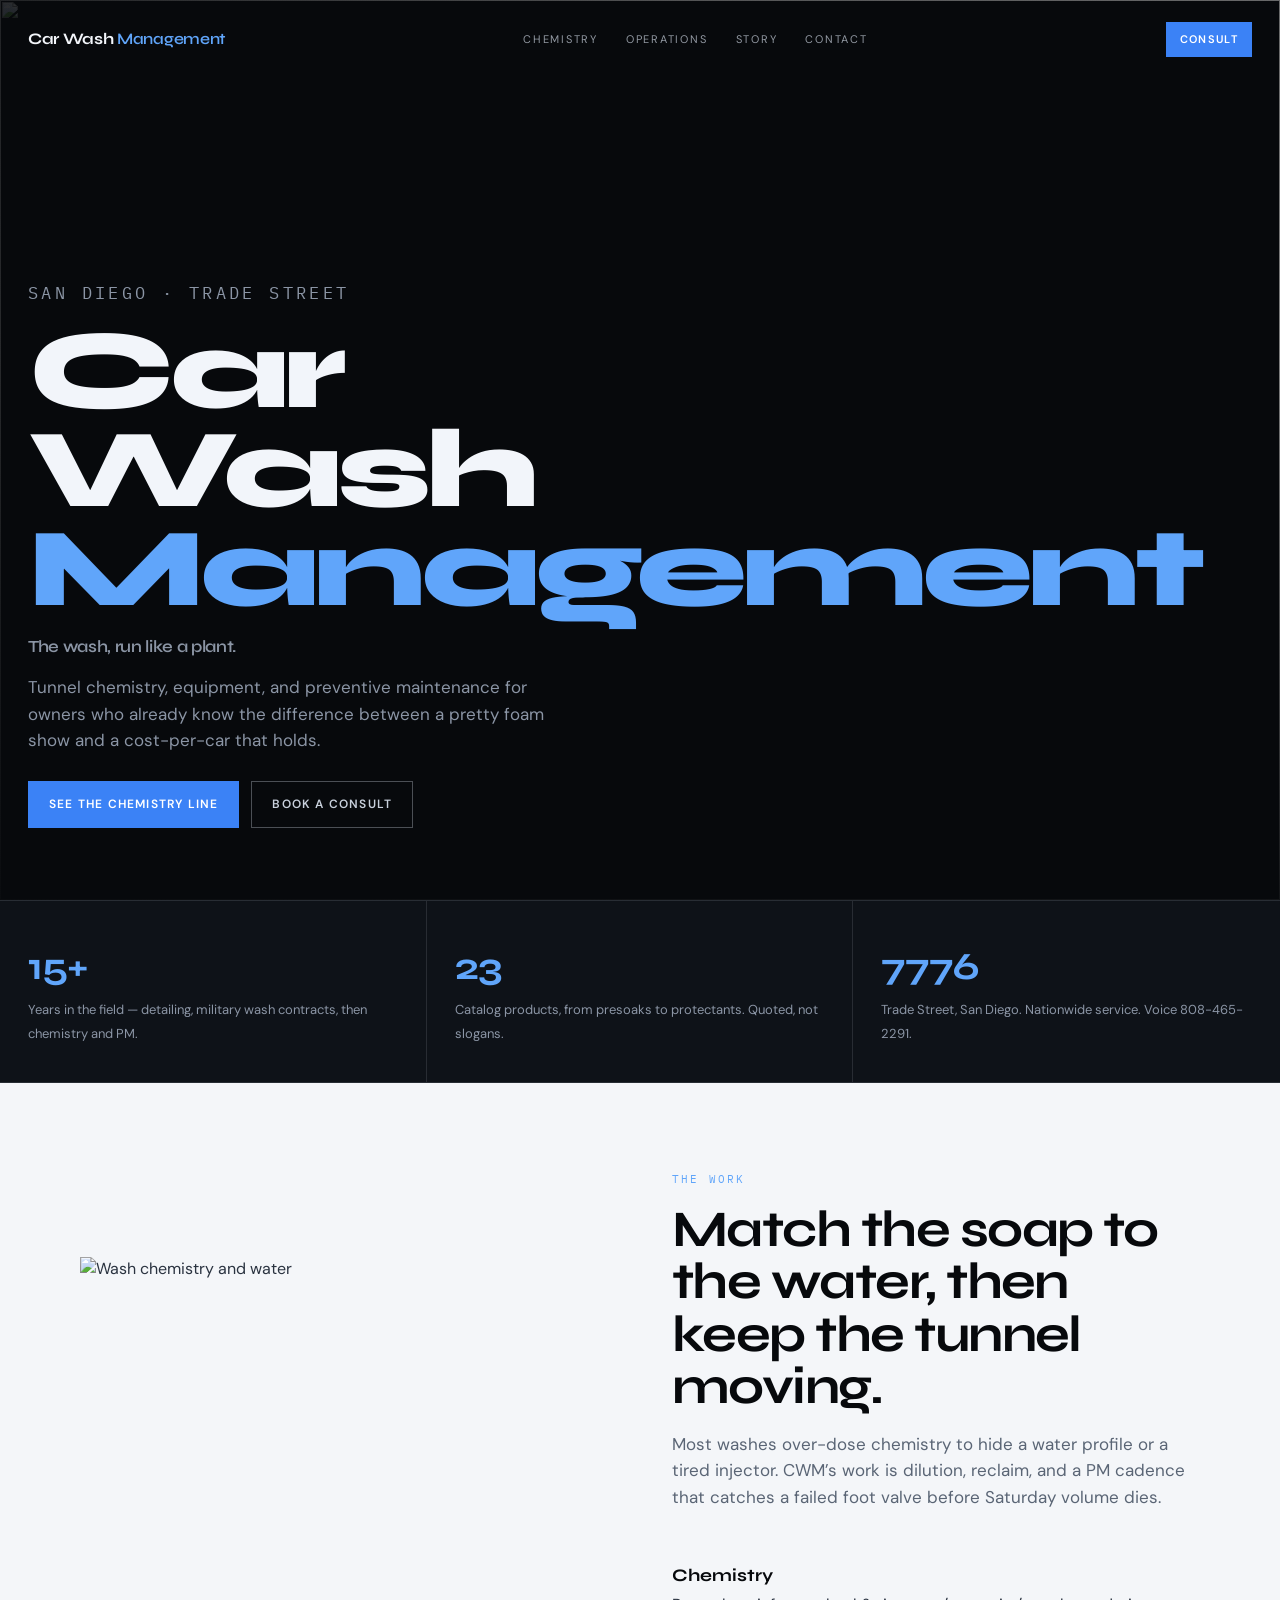
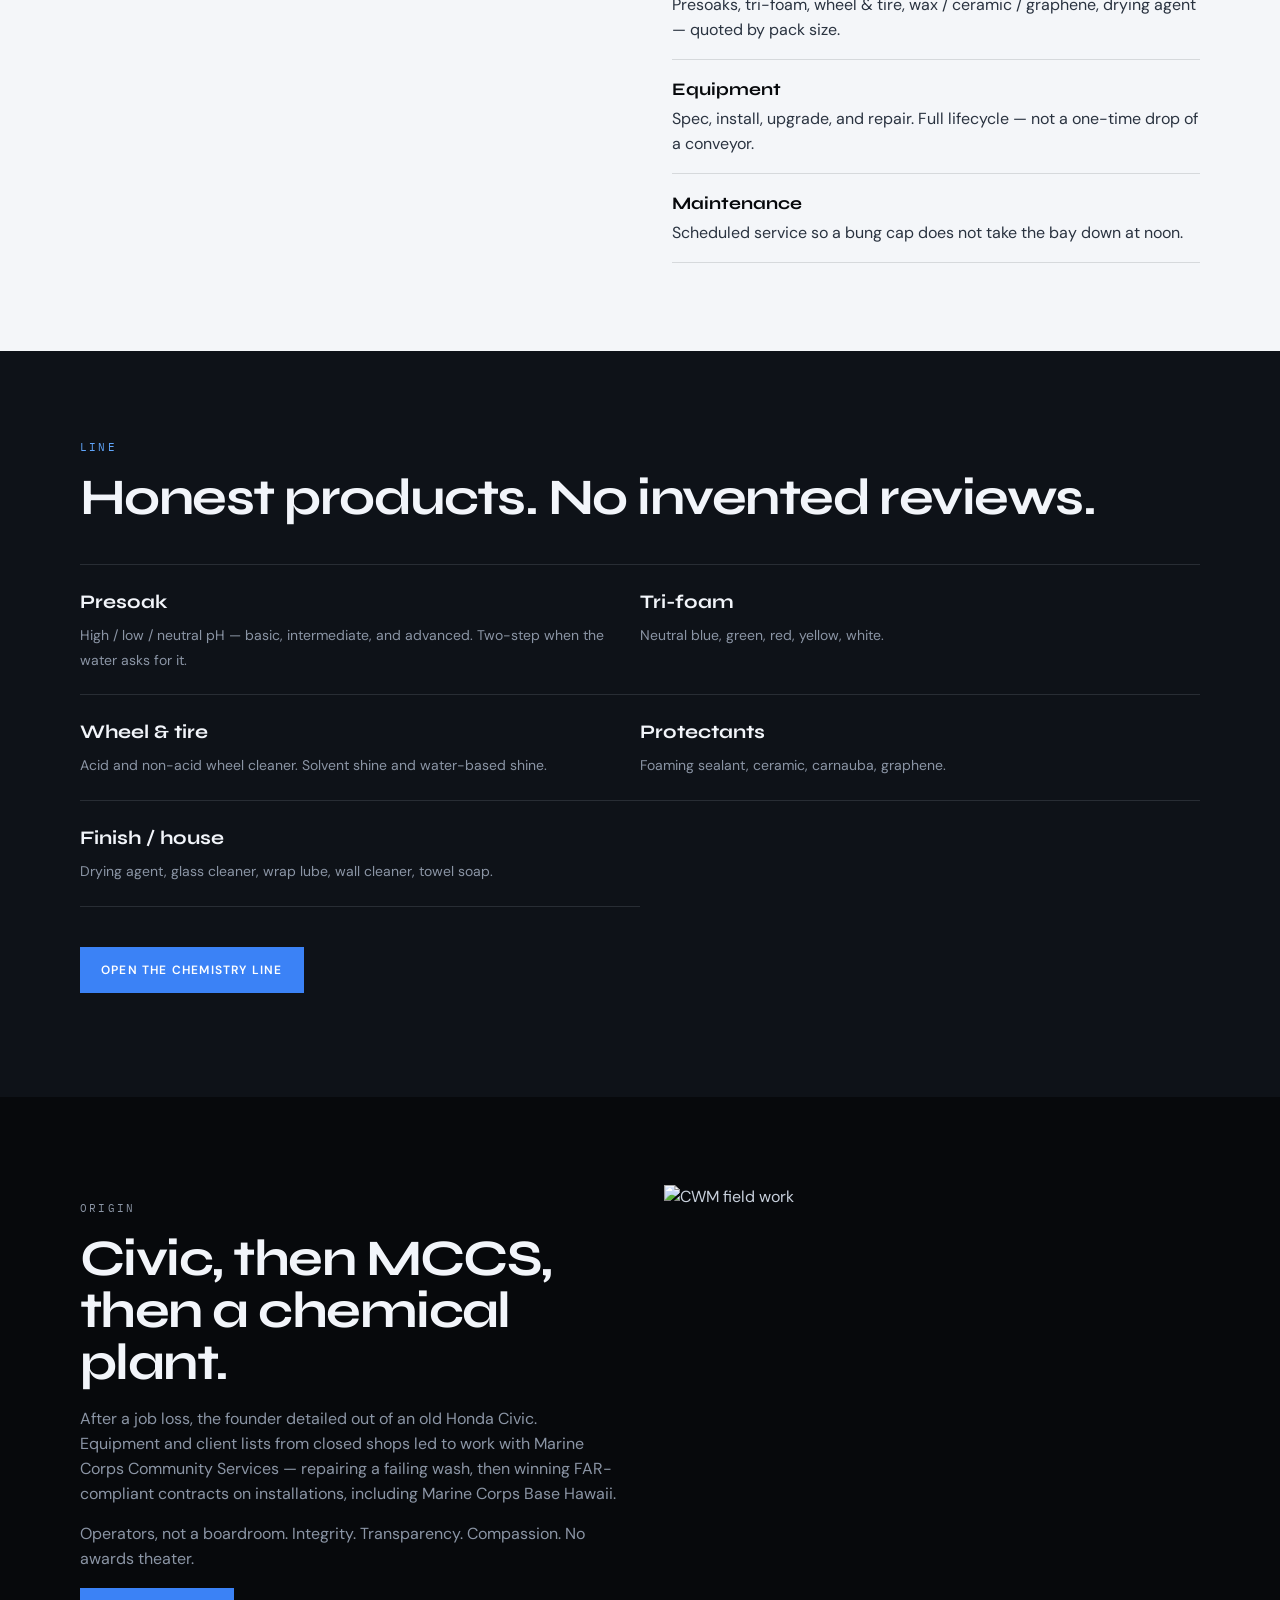
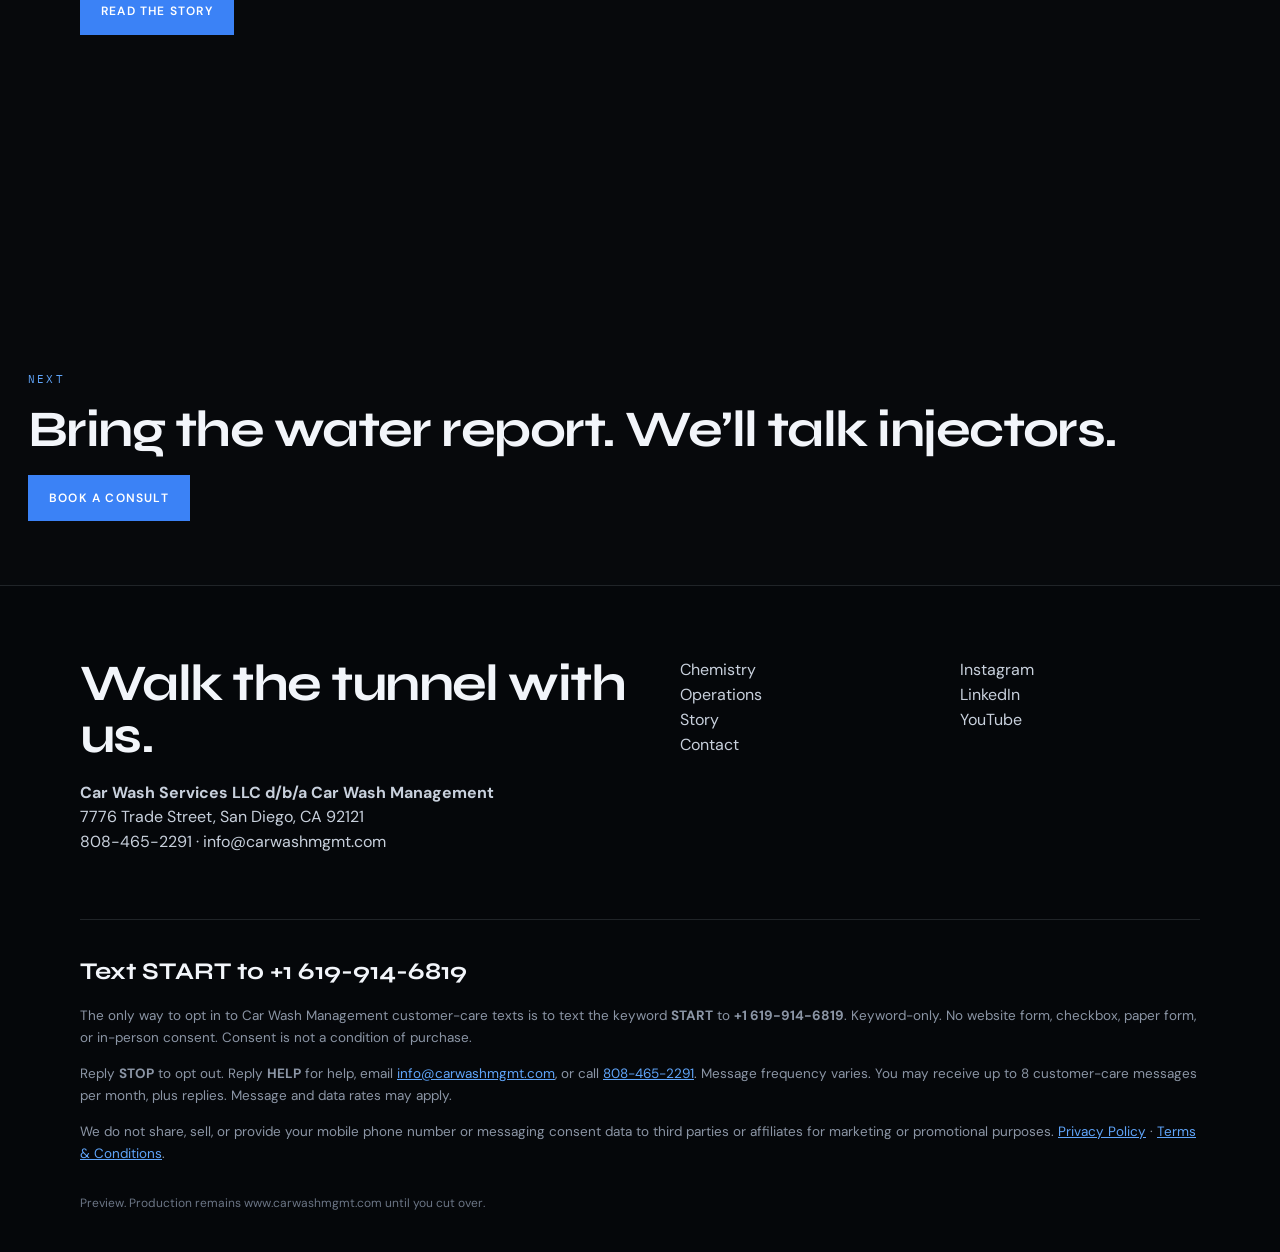
==== commit 545fb229: "Sync site-vision industrial preview" ====
--- a/index.html
+++ b/index.html
@@ -36,8 +36,8 @@
     <div class="hero-veil"></div>
     <div class="hero-copy">
       <p class="eyebrow">San Diego · Trade Street</p>
-      <p class="hero-brand">Car Wash <span>Management</span></p>
-      <h1>The wash, run like a plant.</h1>
+      <h1 class="hero-brand">Car Wash <span>Management</span></h1>
+      <p class="hero-line">The wash, run like a plant.</p>
       <p>
         Tunnel chemistry, equipment, and preventive maintenance for owners who already know the difference between a pretty foam show and a cost-per-car that holds.
       </p>
@@ -94,7 +94,7 @@
         <p>Operators, not a boardroom. Integrity. Transparency. Compassion. No awards theater.</p>
         <p><a class="btn btn-accent" href="./about.html">Read the story</a></p>
       </div>
-      <img src="https://media.base44.com/images/public/699f163455fdaf19c59586b8/f50cc0d88_image.png" alt="CWM field work" />
+      <img src="https://media.base44.com/images/public/699f163455fdaf19c59586b8/f8e311324_belanger-aircannon-dryer-componentjpgthumb12801280pngrenditionsrcm1720718168719.jpg" alt="CWM field work" />
     </div>
   </section>
 
--- a/styles.css
+++ b/styles.css
@@ -123,27 +123,31 @@
 }
 .hero-brand {
   font-family: var(--display);
-  font-size: clamp(2.8rem, 8vw, 5.8rem);
+  font-size: clamp(3.2rem, 9.5vw, 7rem);
   font-weight: 800;
   letter-spacing: -0.045em;
-  line-height: 0.9;
+  line-height: 0.88;
+  margin: 0 0 18px;
+  color: #f2f5fa;
+}
+.hero-brand span { display: block; color: var(--accent-2); }
+.hero-line {
+  font-family: var(--display);
+  font-weight: 600;
+  font-size: clamp(1.15rem, 2.4vw, 1.55rem);
+  line-height: 1.25;
+  letter-spacing: -0.02em;
   margin: 0 0 16px;
-  color: #f2f5fa;
-}
-.hero-brand span { display: block; color: var(--accent-2); }
-.hero h1, .page-hero h1 {
-  font-family: var(--display);
-  font-weight: 700;
-  font-size: clamp(1.4rem, 3vw, 1.9rem);
-  line-height: 1.15;
-  letter-spacing: -0.02em;
-  margin: 0 0 18px;
   color: #e8edf5;
+  max-width: 28ch;
 }
 .page-hero h1 {
+  font-family: var(--display);
+  font-weight: 700;
   font-size: clamp(2.4rem, 5.5vw, 4.4rem);
   line-height: 0.96;
   letter-spacing: -0.035em;
+  margin: 0 0 18px;
   color: #f2f5fa;
 }
 .hero p { max-width: 34rem; color: var(--mute); font-size: 17px; }
@@ -311,3 +315,46 @@
 @media (max-width: 800px) {
   .foot-grid { grid-template-columns: 1fr; }
 }
+
+/* Chemistry family list (vision/chemistry.html) */
+.chem-grid {
+  display: grid;
+  gap: 0;
+  border-top: 1px solid rgba(7, 9, 12, 0.12);
+}
+.chem {
+  display: grid;
+  grid-template-columns: 120px 1fr;
+  gap: 8px 24px;
+  padding: 22px 0;
+  border-bottom: 1px solid rgba(7, 9, 12, 0.12);
+  align-items: baseline;
+}
+.chem small {
+  font-family: var(--mono);
+  font-size: 11px;
+  letter-spacing: 0.14em;
+  text-transform: uppercase;
+  color: #1d4ed8;
+  grid-row: 1 / span 2;
+}
+.chem strong {
+  font-family: var(--display);
+  font-size: 1.15rem;
+  font-weight: 700;
+  color: #07090c;
+}
+.chem p {
+  margin: 0;
+  color: #5a6575;
+  font-size: 14px;
+  grid-column: 2;
+}
+@media (max-width: 640px) {
+  .chem {
+    grid-template-columns: 1fr;
+    gap: 6px;
+  }
+  .chem small { grid-row: auto; }
+  .chem p { grid-column: auto; }
+}
